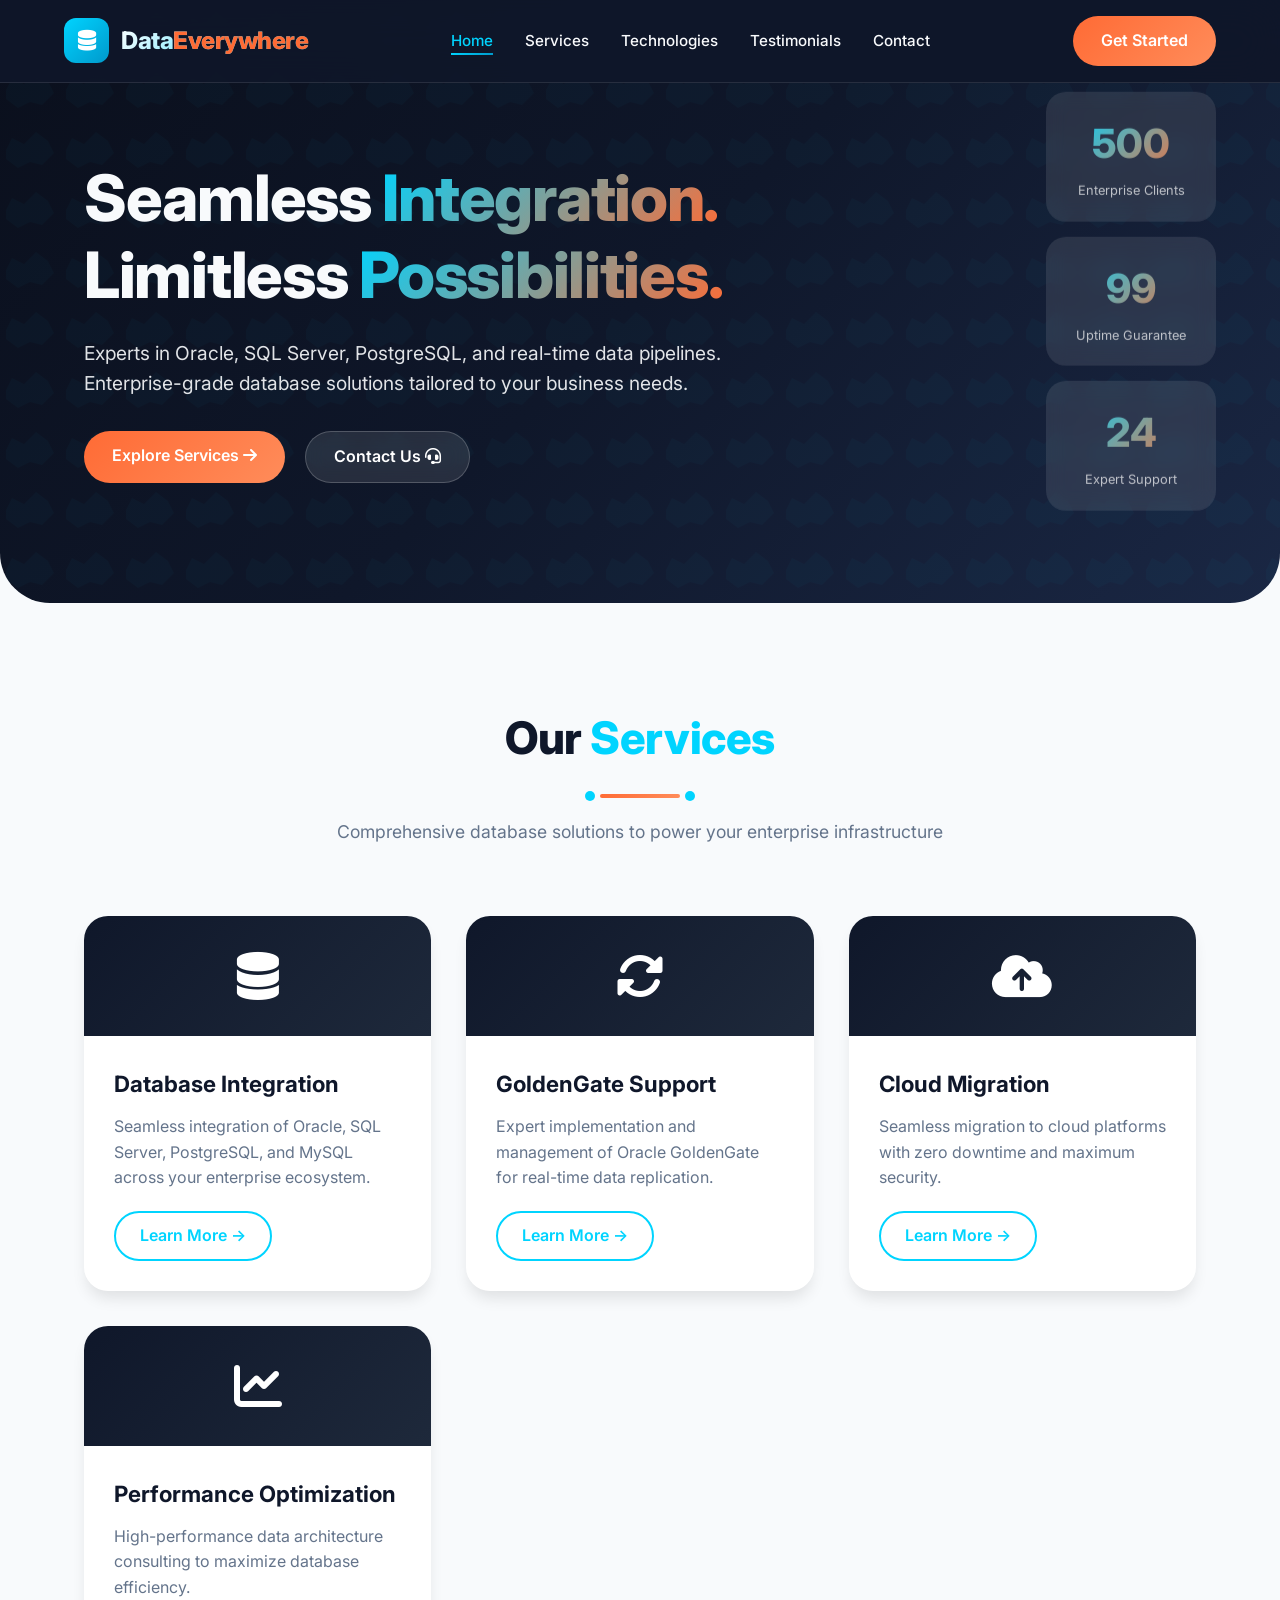
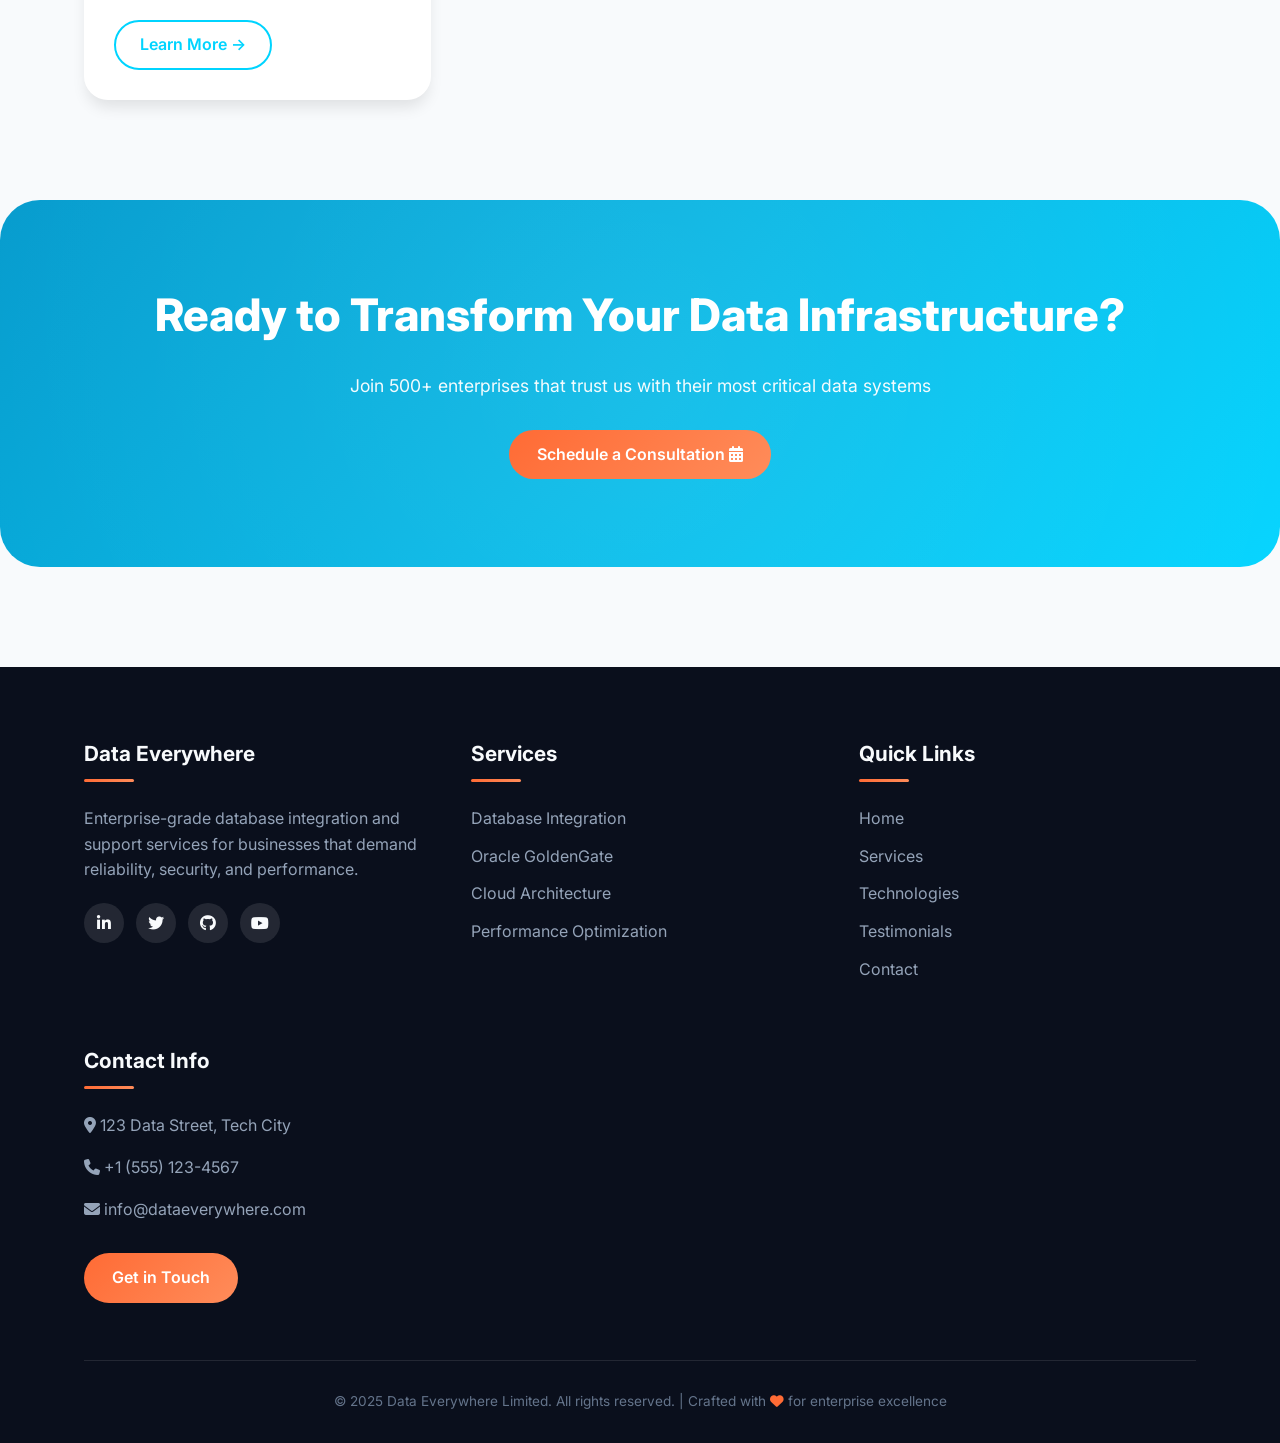
==== index.html @ 956211d8 "first commit" ====
<!DOCTYPE html>
<html lang="en">
<head>
  <meta charset="UTF-8" />
  <meta name="viewport" content="width=device-width, initial-scale=1.0" />
  <title>Data Everywhere Limited | Enterprise Database Solutions</title>
  <link href="https://fonts.googleapis.com/css2?family=Inter:wght@300;400;500;600;700;800&display=swap" rel="stylesheet" />
  <link rel="stylesheet" href="https://cdnjs.cloudflare.com/ajax/libs/font-awesome/6.4.0/css/all.min.css" />
  <link rel="stylesheet" href="css/style.css" />
</head>
<body>
  <header>
    <div class="container header-container">
      <a href="index.html" class="logo">
        <div class="logo-icon">
          <i class="fas fa-database"></i>
        </div>
        <h1>Data<span>Everywhere</span></h1>
      </a>
      <nav>
        <ul id="nav-menu">
          <li><a href="index.html" class="active">Home</a></li>
          <li><a href="services.html">Services</a></li>
          <li><a href="technologies.html">Technologies</a></li>
          <li><a href="testimonials.html">Testimonials</a></li>
          <li><a href="contact.html">Contact</a></li>
        </ul>
      </nav>
      <a href="contact.html" class="cta-button">Get Started</a>
      <button class="mobile-menu-btn" onclick="toggleMenu()">
        <i class="fas fa-bars"></i>
      </button>
    </div>
  </header>

  <main>
    <section class="hero">
      <div class="container">
        <div class="hero-content">
          <h2>Seamless <span>Integration.</span><br />Limitless <span>Possibilities.</span></h2>
          <p>Experts in Oracle, SQL Server, PostgreSQL, and real-time data pipelines. Enterprise-grade database solutions tailored to your business needs.</p>
          <div class="hero-buttons">
            <a href="services.html" class="cta-button">Explore Services <i class="fas fa-arrow-right"></i></a>
            <a href="contact.html" class="secondary-button">Contact Us <i class="fas fa-headset"></i></a>
          </div>
        </div>
      </div>
      <div class="floating-stats">
        <div class="stat-card">
          <div class="stat-number">500+</div>
          <div class="stat-label">Enterprise Clients</div>
        </div>
        <div class="stat-card">
          <div class="stat-number">99.9%</div>
          <div class="stat-label">Uptime Guarantee</div>
        </div>
        <div class="stat-card">
          <div class="stat-number">24/7</div>
          <div class="stat-label">Expert Support</div>
        </div>
      </div>
    </section>

    <section class="section">
      <div class="container">
        <div class="section-title">
          <h2>Our <span>Services</span></h2>
          <div class="title-line"></div>
          <p>Comprehensive database solutions to power your enterprise infrastructure</p>
        </div>
        <div class="services-grid">
          <div class="service-card">
            <div class="service-icon"><i class="fas fa-database"></i></div>
            <div class="service-content">
              <h3>Database Integration</h3>
              <p>Seamless integration of Oracle, SQL Server, PostgreSQL, and MySQL across your enterprise ecosystem.</p>
              <a href="services.html" class="secondary-button-dark">Learn More →</a>
            </div>
          </div>
          <div class="service-card">
            <div class="service-icon"><i class="fas fa-sync-alt"></i></div>
            <div class="service-content">
              <h3>GoldenGate Support</h3>
              <p>Expert implementation and management of Oracle GoldenGate for real-time data replication.</p>
              <a href="services.html" class="secondary-button-dark">Learn More →</a>
            </div>
          </div>
          <div class="service-card">
            <div class="service-icon"><i class="fas fa-cloud-upload-alt"></i></div>
            <div class="service-content">
              <h3>Cloud Migration</h3>
              <p>Seamless migration to cloud platforms with zero downtime and maximum security.</p>
              <a href="services.html" class="secondary-button-dark">Learn More →</a>
            </div>
          </div>
          <div class="service-card">
            <div class="service-icon"><i class="fas fa-chart-line"></i></div>
            <div class="service-content">
              <h3>Performance Optimization</h3>
              <p>High-performance data architecture consulting to maximize database efficiency.</p>
              <a href="services.html" class="secondary-button-dark">Learn More →</a>
            </div>
          </div>
        </div>
      </div>
    </section>

    <section class="cta-section">
      <div class="container">
        <h2>Ready to Transform Your Data Infrastructure?</h2>
        <p>Join 500+ enterprises that trust us with their most critical data systems</p>
        <a href="contact.html" class="cta-button">Schedule a Consultation <i class="fas fa-calendar-alt"></i></a>
      </div>
    </section>
  </main>

  <footer>
    <div class="container">
      <div class="footer-content">
        <div class="footer-column">
          <h3>Data Everywhere</h3>
          <p>Enterprise-grade database integration and support services for businesses that demand reliability, security, and performance.</p>
          <div class="social-links">
            <a href="#"><i class="fab fa-linkedin-in"></i></a>
            <a href="#"><i class="fab fa-twitter"></i></a>
            <a href="#"><i class="fab fa-github"></i></a>
            <a href="#"><i class="fab fa-youtube"></i></a>
          </div>
        </div>
        <div class="footer-column">
          <h3>Services</h3>
          <ul class="footer-links">
            <li><a href="services.html">Database Integration</a></li>
            <li><a href="services.html">Oracle GoldenGate</a></li>
            <li><a href="services.html">Cloud Architecture</a></li>
            <li><a href="services.html">Performance Optimization</a></li>
          </ul>
        </div>
        <div class="footer-column">
          <h3>Quick Links</h3>
          <ul class="footer-links">
            <li><a href="index.html">Home</a></li>
            <li><a href="services.html">Services</a></li>
            <li><a href="technologies.html">Technologies</a></li>
            <li><a href="testimonials.html">Testimonials</a></li>
            <li><a href="contact.html">Contact</a></li>
          </ul>
        </div>
        <div class="footer-column">
          <h3>Contact Info</h3>
          <p><i class="fas fa-map-marker-alt"></i> 123 Data Street, Tech City</p>
          <p><i class="fas fa-phone"></i> +1 (555) 123-4567</p>
          <p><i class="fas fa-envelope"></i> info@dataeverywhere.com</p>
          <a href="contact.html" class="cta-button" style="margin-top: 15px; display: inline-block;">Get in Touch</a>
        </div>
      </div>
      <div class="copyright">
        <p>&copy; 2025 Data Everywhere Limited. All rights reserved. | Crafted with <i class="fas fa-heart" style="color: #ff6b35;"></i> for enterprise excellence</p>
      </div>
    </div>
  </footer>

  <script src="js/main.js"></script>
</body>
</html>
---- css/style.css ----
:root {
  --primary-dark: #0a0f1c;
  --primary: #0f172a;
  --primary-light: #1e293b;
  --secondary: #00d4ff;
  --secondary-dark: #0099cc;
  --accent: #ff6b35;
  --accent-light: #ff8c5a;
  --success: #10b981;
  --text-dark: #1e293b;
  --text-light: #64748b;
  --text-white: #f8fafc;
  --bg-light: #f8fafc;
  --bg-card: #ffffff;
  --glass: rgba(255, 255, 255, 0.1);
  --glass-border: rgba(255, 255, 255, 0.2);
  --shadow-sm: 0 4px 6px -1px rgba(0, 0, 0, 0.05);
  --shadow-md: 0 10px 15px -3px rgba(0, 0, 0, 0.1);
  --shadow-lg: 0 25px 50px -12px rgba(0, 0, 0, 0.25);
  --shadow-glow: 0 0 20px rgba(0, 212, 255, 0.3);
  --gradient-primary: linear-gradient(135deg, #0f172a 0%, #1e293b 100%);
  --gradient-hero: linear-gradient(135deg, #0a0f1c 0%, #0f172a 50%, #1a2744 100%);
  --gradient-accent: linear-gradient(135deg, #ff6b35 0%, #ff8c5a 100%);
  --gradient-cyan: linear-gradient(135deg, #00d4ff 0%, #0099cc 100%);
}

* {
  margin: 0;
  padding: 0;
  box-sizing: border-box;
}

html {
  scroll-behavior: smooth;
}

body {
  font-family: 'Inter', sans-serif;
  color: var(--text-dark);
  background: var(--bg-light);
  line-height: 1.6;
  overflow-x: hidden;
}

.container {
  width: 90%;
  max-width: 1280px;
  margin: 0 auto;
  padding: 0 20px;
}

/* Custom Cursor */
.cursor {
  width: 8px;
  height: 8px;
  background: var(--secondary);
  border-radius: 50%;
  position: fixed;
  pointer-events: none;
  z-index: 9999;
  transition: transform 0.1s ease;
}

.cursor-follower {
  width: 30px;
  height: 30px;
  border: 2px solid var(--secondary);
  border-radius: 50%;
  position: fixed;
  pointer-events: none;
  z-index: 9998;
  transition: transform 0.15s ease, width 0.2s, height 0.2s;
}

/* Header Styles */
header {
  background: rgba(15, 23, 42, 0.95);
  backdrop-filter: blur(20px);
  position: fixed;
  width: 100%;
  top: 0;
  z-index: 1000;
  transition: all 0.3s ease;
  border-bottom: 1px solid rgba(255, 255, 255, 0.1);
}

header.scrolled {
  background: rgba(15, 23, 42, 0.98);
  box-shadow: var(--shadow-lg);
}

.header-container {
  display: flex;
  justify-content: space-between;
  align-items: center;
  padding: 16px 0;
}

.logo {
  display: flex;
  align-items: center;
  gap: 12px;
  text-decoration: none;
  position: relative;
}

.logo-icon {
  width: 45px;
  height: 45px;
  background: var(--gradient-cyan);
  border-radius: 12px;
  display: flex;
  align-items: center;
  justify-content: center;
  font-weight: 800;
  font-size: 1.3rem;
  color: white;
  animation: pulse 2s infinite;
}

@keyframes pulse {
  0%, 100% { box-shadow: 0 0 0 0 rgba(0, 212, 255, 0.4); }
  50% { box-shadow: 0 0 0 10px rgba(0, 212, 255, 0); }
}

.logo h1 {
  font-size: 1.5rem;
  font-weight: 800;
  background: linear-gradient(135deg, #fff, var(--secondary));
  -webkit-background-clip: text;
  background-clip: text;
  color: transparent;
  letter-spacing: -0.02em;
}

.logo span {
  color: var(--accent);
}

nav ul {
  display: flex;
  list-style: none;
  gap: 2rem;
}

nav ul li a {
  text-decoration: none;
  color: var(--text-white);
  font-weight: 500;
  transition: all 0.3s ease;
  position: relative;
  font-size: 0.95rem;
}

nav ul li a::before {
  content: '';
  position: absolute;
  bottom: -5px;
  left: 0;
  width: 0;
  height: 2px;
  background: var(--gradient-cyan);
  transition: width 0.3s ease;
}

nav ul li a:hover::before,
nav ul li a.active::before {
  width: 100%;
}

nav ul li a:hover,
nav ul li a.active {
  color: var(--secondary);
}

.cta-button {
  background: var(--gradient-accent);
  color: white;
  border: none;
  padding: 12px 28px;
  border-radius: 40px;
  font-weight: 600;
  cursor: pointer;
  transition: all 0.3s ease;
  text-decoration: none;
  display: inline-block;
  position: relative;
  overflow: hidden;
  z-index: 1;
}

.cta-button::before {
  content: '';
  position: absolute;
  top: 0;
  left: -100%;
  width: 100%;
  height: 100%;
  background: linear-gradient(90deg, transparent, rgba(255, 255, 255, 0.3), transparent);
  transition: left 0.5s ease;
  z-index: -1;
}

.cta-button:hover::before {
  left: 100%;
}

.cta-button:hover {
  transform: translateY(-2px);
  box-shadow: 0 10px 25px rgba(255, 107, 53, 0.4);
}

.mobile-menu-btn {
  display: none;
  background: none;
  border: none;
  font-size: 1.5rem;
  cursor: pointer;
  color: var(--text-white);
}

/* Hero Section */
.hero {
  background: var(--gradient-hero);
  color: var(--text-white);
  padding: 160px 0 120px;
  position: relative;
  overflow: hidden;
  border-radius: 0 0 50px 50px;
}

.hero::before {
  content: '';
  position: absolute;
  top: 0;
  left: 0;
  right: 0;
  bottom: 0;
  background: url("data:image/svg+xml,%3Csvg xmlns='http://www.w3.org/2000/svg' viewBox='0 0 100 100'%3E%3Cpath fill='rgba(0,212,255,0.05)' d='M10 50 L20 30 L40 40 L60 20 L80 35 L90 55 L70 75 L50 70 L30 80 L10 65 Z'/%3E%3C/svg%3E");
  background-size: 60px;
  opacity: 0.5;
  animation: float 20s infinite linear;
}

@keyframes float {
  0% { transform: translate(0, 0) rotate(0deg); }
  100% { transform: translate(50px, 50px) rotate(360deg); }
}

.hero-content {
  position: relative;
  z-index: 2;
  max-width: 700px;
  animation: fadeInUp 1s ease;
}

@keyframes fadeInUp {
  from {
    opacity: 0;
    transform: translateY(40px);
  }
  to {
    opacity: 1;
    transform: translateY(0);
  }
}

.hero h2 {
  font-size: 4rem;
  line-height: 1.2;
  margin-bottom: 24px;
  font-weight: 800;
  letter-spacing: -0.02em;
}

.hero h2 span {
  background: linear-gradient(135deg, var(--secondary), var(--accent));
  -webkit-background-clip: text;
  background-clip: text;
  color: transparent;
}

.hero p {
  font-size: 1.2rem;
  margin-bottom: 32px;
  opacity: 0.9;
}

.hero-buttons {
  display: flex;
  gap: 20px;
  flex-wrap: wrap;
}

.secondary-button {
  background: rgba(255, 255, 255, 0.1);
  backdrop-filter: blur(10px);
  color: white;
  border: 1px solid rgba(255, 255, 255, 0.2);
  padding: 12px 28px;
  border-radius: 40px;
  font-weight: 600;
  cursor: pointer;
  transition: all 0.3s ease;
  text-decoration: none;
  display: inline-block;
}

.secondary-button:hover {
  background: rgba(255, 255, 255, 0.2);
  transform: translateY(-2px);
  border-color: var(--secondary);
}

/* Floating Stats */
.floating-stats {
  position: absolute;
  right: 5%;
  top: 50%;
  transform: translateY(-50%);
  z-index: 2;
}

.stat-card {
  background: rgba(255, 255, 255, 0.1);
  backdrop-filter: blur(10px);
  border-radius: 20px;
  padding: 20px 30px;
  text-align: center;
  margin: 15px 0;
  animation: floatStat 3s ease-in-out infinite;
}

.stat-card:nth-child(1) { animation-delay: 0s; }
.stat-card:nth-child(2) { animation-delay: 1s; }
.stat-card:nth-child(3) { animation-delay: 2s; }

@keyframes floatStat {
  0%, 100% { transform: translateY(0); }
  50% { transform: translateY(-15px); }
}

.stat-number {
  font-size: 2.5rem;
  font-weight: 800;
  background: linear-gradient(135deg, var(--secondary), var(--accent));
  -webkit-background-clip: text;
  background-clip: text;
  color: transparent;
}

.stat-label {
  font-size: 0.8rem;
  color: rgba(255, 255, 255, 0.7);
  margin-top: 5px;
}

/* Section Styles */
.section {
  padding: 100px 0;
}

.section-title {
  text-align: center;
  margin-bottom: 70px;
}

.section-title h2 {
  font-size: 2.8rem;
  color: var(--primary);
  margin-bottom: 16px;
  font-weight: 800;
  letter-spacing: -0.01em;
}

.section-title h2 span {
  color: var(--secondary);
}

.section-title .title-line {
  width: 80px;
  height: 4px;
  background: var(--gradient-accent);
  margin: 20px auto;
  border-radius: 2px;
  position: relative;
}

.section-title .title-line::before,
.section-title .title-line::after {
  content: '';
  position: absolute;
  width: 10px;
  height: 10px;
  background: var(--secondary);
  border-radius: 50%;
  top: -3px;
}

.section-title .title-line::before {
  left: -15px;
}

.section-title .title-line::after {
  right: -15px;
}

.section-title p {
  color: var(--text-light);
  max-width: 700px;
  margin: 16px auto 0;
  font-size: 1.1rem;
}

/* Services Grid */
.services-grid {
  display: grid;
  grid-template-columns: repeat(auto-fit, minmax(320px, 1fr));
  gap: 35px;
}

.service-card {
  background: var(--bg-card);
  border-radius: 24px;
  overflow: hidden;
  box-shadow: var(--shadow-md);
  transition: all 0.4s cubic-bezier(0.175, 0.885, 0.32, 1.275);
  position: relative;
  cursor: pointer;
}

.service-card::before {
  content: '';
  position: absolute;
  top: 0;
  left: 0;
  width: 100%;
  height: 5px;
  background: var(--gradient-cyan);
  transform: scaleX(0);
  transition: transform 0.4s ease;
}

.service-card:hover::before {
  transform: scaleX(1);
}

.service-card:hover {
  transform: translateY(-10px);
  box-shadow: var(--shadow-lg);
}

.service-icon {
  background: var(--gradient-primary);
  color: white;
  height: 120px;
  display: flex;
  align-items: center;
  justify-content: center;
  font-size: 3rem;
  transition: all 0.3s ease;
}

.service-card:hover .service-icon {
  background: var(--gradient-cyan);
}

.service-content {
  padding: 30px;
}

.service-content h3 {
  color: var(--primary);
  margin-bottom: 12px;
  font-size: 1.4rem;
  font-weight: 700;
}

.service-content p {
  color: var(--text-light);
  margin-bottom: 20px;
  line-height: 1.6;
}

.secondary-button-dark {
  background: transparent;
  color: var(--secondary);
  border: 2px solid var(--secondary);
  padding: 10px 24px;
  border-radius: 40px;
  font-weight: 600;
  cursor: pointer;
  transition: all 0.3s ease;
  text-decoration: none;
  display: inline-block;
}

.secondary-button-dark:hover {
  background: var(--secondary);
  color: white;
  transform: translateX(5px);
}

/* Tech Stack */
.tech-stack {
  background: linear-gradient(135deg, var(--primary-dark), var(--primary));
  padding: 70px;
  border-radius: 40px;
}

.tech-grid {
  display: flex;
  flex-wrap: wrap;
  justify-content: center;
  gap: 50px;
}

.tech-item {
  display: flex;
  flex-direction: column;
  align-items: center;
  width: 120px;
  cursor: pointer;
}

.tech-icon {
  width: 90px;
  height: 90px;
  background: rgba(255, 255, 255, 0.1);
  border-radius: 50%;
  display: flex;
  align-items: center;
  justify-content: center;
  margin-bottom: 16px;
  font-size: 2.5rem;
  color: var(--secondary);
  transition: all 0.3s ease;
  border: 1px solid rgba(255, 255, 255, 0.2);
}

.tech-item:hover .tech-icon {
  transform: scale(1.1) rotate(5deg);
  background: var(--gradient-cyan);
  color: white;
  box-shadow: var(--shadow-glow);
}

.tech-name {
  font-weight: 600;
  color: white;
  font-size: 0.9rem;
}

/* Testimonials */
.testimonials-section {
  background: linear-gradient(135deg, var(--primary), var(--primary-dark));
  padding: 80px 0;
  border-radius: 40px;
  position: relative;
  overflow: hidden;
}

.testimonial-slider {
  max-width: 800px;
  margin: 0 auto;
  position: relative;
  min-height: 320px;
}

.testimonial {
  position: absolute;
  top: 0;
  left: 0;
  width: 100%;
  padding: 40px;
  background: rgba(255, 255, 255, 0.08);
  backdrop-filter: blur(10px);
  border-radius: 30px;
  opacity: 0;
  transition: opacity 0.6s ease, transform 0.6s ease;
  transform: translateX(40px);
  pointer-events: none;
  border: 1px solid rgba(255, 255, 255, 0.1);
}

.testimonial.active {
  opacity: 1;
  transform: translateX(0);
  pointer-events: auto;
  position: relative;
}

.testimonial-content {
  font-size: 1.2rem;
  font-style: italic;
  margin-bottom: 30px;
  line-height: 1.7;
  color: var(--text-white);
}

.testimonial-author {
  display: flex;
  align-items: center;
  gap: 16px;
}

.author-avatar {
  width: 60px;
  height: 60px;
  border-radius: 50%;
  background: var(--gradient-accent);
  display: flex;
  align-items: center;
  justify-content: center;
  font-weight: 700;
  font-size: 1.3rem;
  color: white;
}

.author-info h4 {
  font-size: 1.1rem;
  margin-bottom: 4px;
  font-weight: 600;
  color: white;
}

.author-info p {
  color: rgba(255, 255, 255, 0.6);
  font-size: 0.85rem;
}

.testimonial-nav {
  display: flex;
  justify-content: center;
  gap: 12px;
  margin-top: 40px;
}

.nav-dot {
  width: 12px;
  height: 12px;
  border-radius: 50%;
  background: rgba(255, 255, 255, 0.3);
  cursor: pointer;
  transition: all 0.3s ease;
}

.nav-dot:hover {
  background: var(--accent);
  transform: scale(1.2);
}

.nav-dot.active {
  background: var(--secondary);
  width: 30px;
  border-radius: 6px;
}

/* CTA Section */
.cta-section {
  background: linear-gradient(135deg, var(--secondary-dark), var(--secondary));
  padding: 80px 0;
  text-align: center;
  border-radius: 40px;
  position: relative;
  overflow: hidden;
}

.cta-section::before {
  content: '';
  position: absolute;
  top: -50%;
  left: -50%;
  width: 200%;
  height: 200%;
  background: radial-gradient(circle, rgba(255, 255, 255, 0.1) 0%, transparent 70%);
  animation: rotate 20s linear infinite;
}

@keyframes rotate {
  from { transform: rotate(0deg); }
  to { transform: rotate(360deg); }
}

.cta-section h2 {
  font-size: 2.8rem;
  margin-bottom: 20px;
  font-weight: 800;
  color: white;
  position: relative;
  z-index: 1;
}

.cta-section p {
  max-width: 600px;
  margin: 0 auto 30px;
  font-size: 1.1rem;
  color: rgba(255, 255, 255, 0.95);
  position: relative;
  z-index: 1;
}

/* Contact Form */
.contact-form {
  background: var(--bg-card);
  padding: 50px;
  border-radius: 30px;
  box-shadow: var(--shadow-lg);
  max-width: 800px;
  margin: 0 auto;
}

.form-group {
  margin-bottom: 25px;
}

.form-group label {
  display: block;
  margin-bottom: 8px;
  font-weight: 600;
  color: var(--primary);
}

.form-group input,
.form-group textarea {
  width: 100%;
  padding: 14px 18px;
  border: 2px solid #e2e8f0;
  border-radius: 12px;
  font-size: 1rem;
  transition: all 0.3s ease;
  font-family: inherit;
}

.form-group input:focus,
.form-group textarea:focus {
  outline: none;
  border-color: var(--secondary);
  box-shadow: 0 0 0 3px rgba(0, 212, 255, 0.1);
}

.form-group input:hover,
.form-group textarea:hover {
  border-color: var(--secondary);
}

/* Footer */
footer {
  background: var(--primary-dark);
  color: var(--text-white);
  padding: 70px 0 30px;
  margin-top: 100px;
}

.footer-content {
  display: grid;
  grid-template-columns: repeat(auto-fit, minmax(260px, 1fr));
  gap: 50px;
  margin-bottom: 50px;
}

.footer-column h3 {
  font-size: 1.3rem;
  margin-bottom: 24px;
  position: relative;
  padding-bottom: 12px;
  font-weight: 700;
}

.footer-column h3::after {
  content: '';
  position: absolute;
  bottom: 0;
  left: 0;
  width: 50px;
  height: 3px;
  background: var(--gradient-accent);
  border-radius: 2px;
}

.footer-column p {
  color: #94a3b8;
  margin-bottom: 16px;
  line-height: 1.6;
}

.footer-links {
  list-style: none;
}

.footer-links li {
  margin-bottom: 12px;
}

.footer-links a {
  color: #94a3b8;
  text-decoration: none;
  transition: all 0.3s ease;
  cursor: pointer;
}

.footer-links a:hover {
  color: var(--accent);
  padding-left: 8px;
}

.social-links {
  display: flex;
  gap: 12px;
  margin-top: 20px;
}

.social-links a {
  display: flex;
  align-items: center;
  justify-content: center;
  width: 40px;
  height: 40px;
  border-radius: 50%;
  background: rgba(255, 255, 255, 0.1);
  color: var(--text-white);
  transition: all 0.3s ease;
  text-decoration: none;
}

.social-links a:hover {
  background: var(--gradient-accent);
  transform: translateY(-3px);
}

.copyright {
  text-align: center;
  padding-top: 30px;
  border-top: 1px solid rgba(255, 255, 255, 0.1);
  color: #64748b;
  font-size: 0.85rem;
}

/* Animations */
@keyframes fadeInUp {
  from {
    opacity: 0;
    transform: translateY(30px);
  }
  to {
    opacity: 1;
    transform: translateY(0);
  }
}

.service-card {
  opacity: 0;
  animation: fadeInUp 0.6s ease forwards;
}

.service-card:nth-child(1) { animation-delay: 0.1s; }
.service-card:nth-child(2) { animation-delay: 0.2s; }
.service-card:nth-child(3) { animation-delay: 0.3s; }
.service-card:nth-child(4) { animation-delay: 0.4s; }

/* Responsive */
@media (max-width: 992px) {
  .hero h2 { font-size: 3rem; }
  .floating-stats { display: none; }
  .section-title h2 { font-size: 2.3rem; }
  .tech-stack { padding: 40px; }
}

@media (max-width: 768px) {
  nav ul {
    display: none;
    position: absolute;
    top: 77px;
    left: 0;
    width: 100%;
    background: var(--primary-dark);
    flex-direction: column;
    padding: 24px;
    gap: 1rem;
    border-radius: 0 0 20px 20px;
    z-index: 999;
  }
  nav ul.show { display: flex; }
  .mobile-menu-btn { display: block; }
  .hero { text-align: center; padding: 140px 0 80px; }
  .hero-content { margin: 0 auto; }
  .hero-buttons { justify-content: center; flex-direction: column; align-items: center; }
  .hero h2 { font-size: 2rem; }
  .section-title h2 { font-size: 1.8rem; }
  .contact-form { padding: 30px; }
  .testimonial { padding: 30px; }
  .testimonial-content { font-size: 1rem; }
  .cta-section h2 { font-size: 1.8rem; }
  .tech-grid { gap: 30px; }
  .tech-item { width: 90px; }
  .tech-icon { width: 70px; height: 70px; font-size: 1.8rem; }
}

@media (max-width: 576px) {
  .container { width: 92%; }
  .hero h2 { font-size: 1.8rem; }
  .section { padding: 60px 0; }
  .services-grid { gap: 20px; }
}
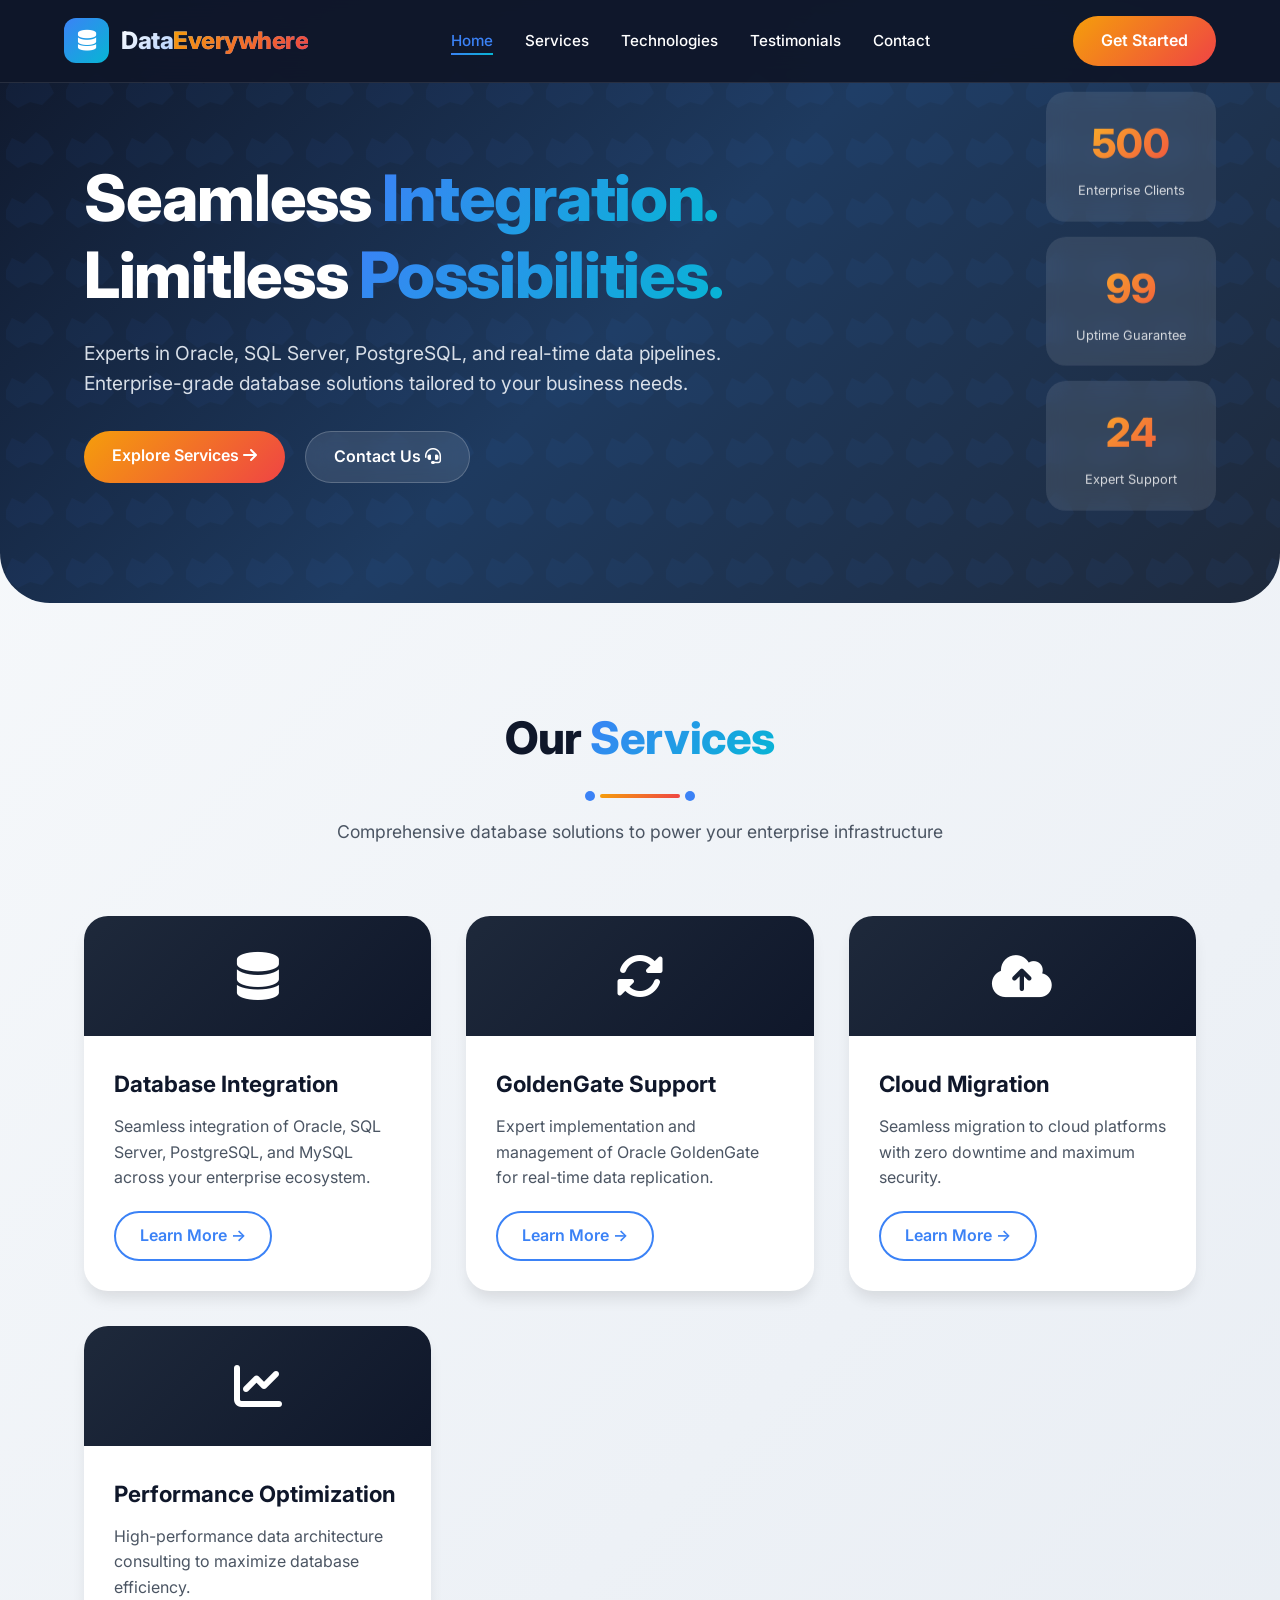
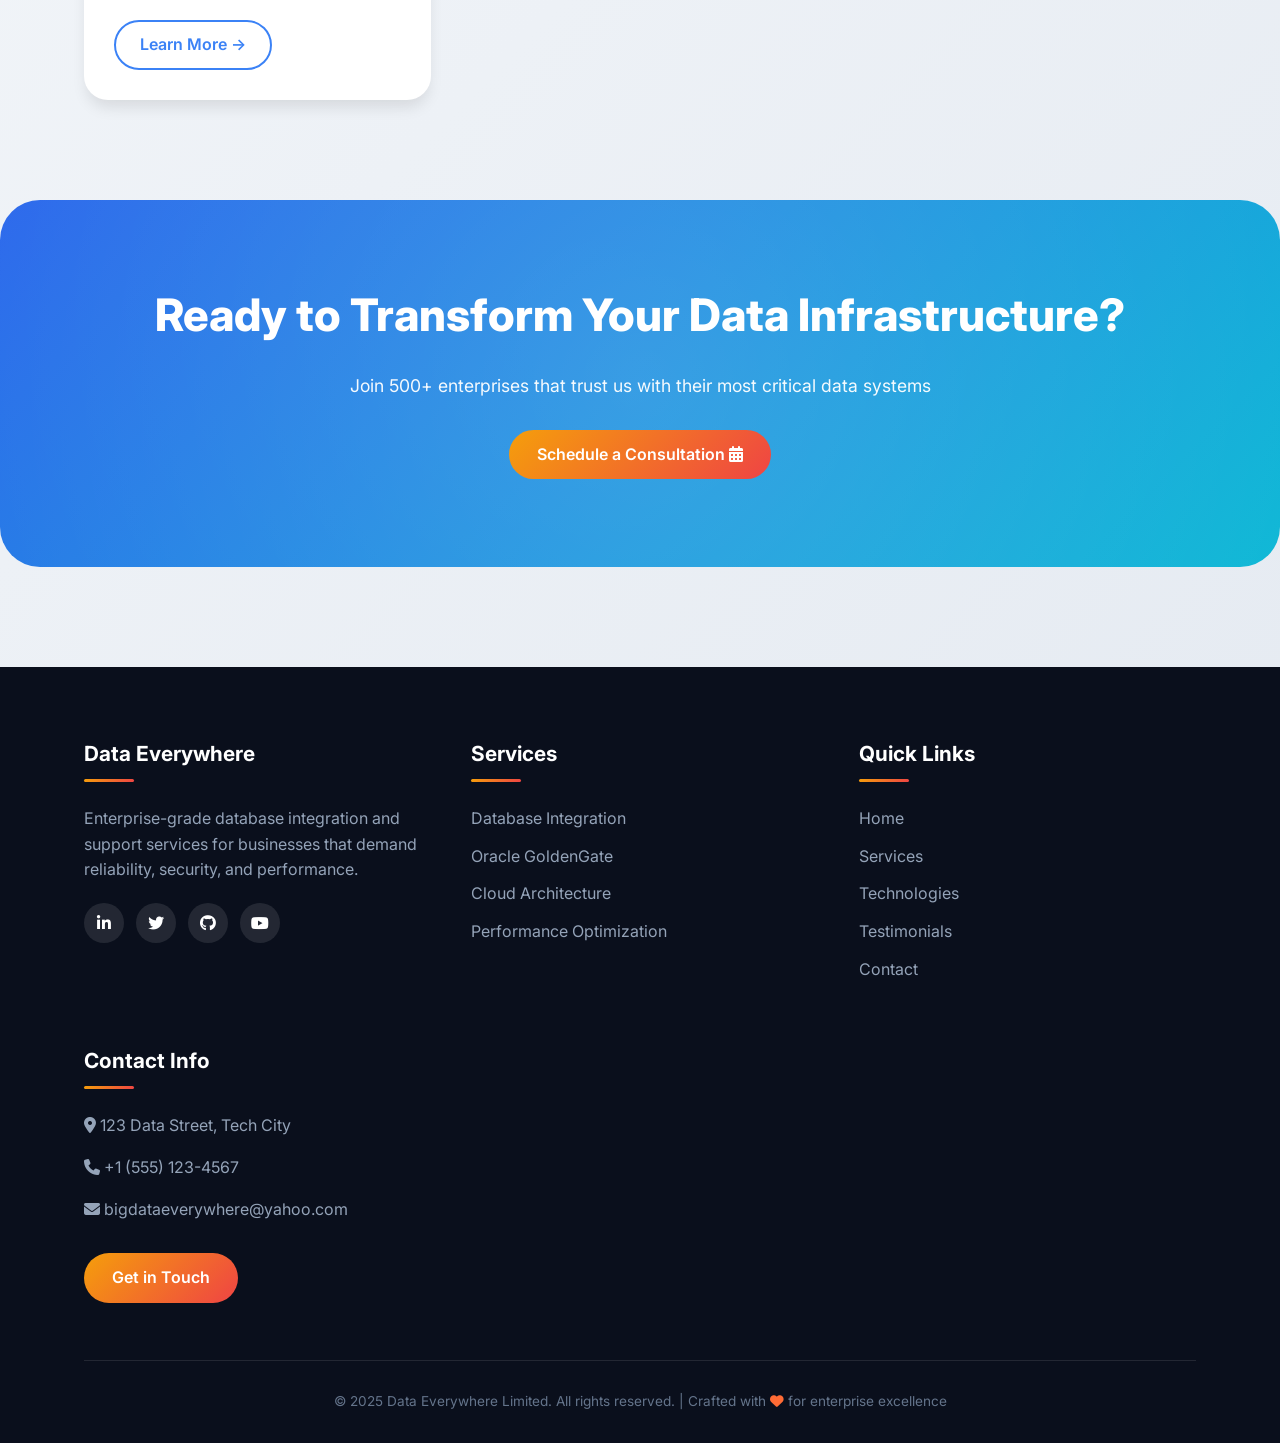
==== commit 210fb1e6: "changing few bits and pieces in the website and changing the prices and currency" ====
--- a/index.html
+++ b/index.html
@@ -150,7 +150,7 @@
           <h3>Contact Info</h3>
           <p><i class="fas fa-map-marker-alt"></i> 123 Data Street, Tech City</p>
           <p><i class="fas fa-phone"></i> +1 (555) 123-4567</p>
-          <p><i class="fas fa-envelope"></i> info@dataeverywhere.com</p>
+          <p><i class="fas fa-envelope"></i> bigdataeverywhere@yahoo.com</p>
           <a href="contact.html" class="cta-button" style="margin-top: 15px; display: inline-block;">Get in Touch</a>
         </div>
       </div>
--- a/css/style.css
+++ b/css/style.css
@@ -2,26 +2,27 @@
   --primary-dark: #0a0f1c;
   --primary: #0f172a;
   --primary-light: #1e293b;
-  --secondary: #00d4ff;
-  --secondary-dark: #0099cc;
-  --accent: #ff6b35;
-  --accent-light: #ff8c5a;
+  --secondary: #3b82f6;
+  --secondary-dark: #2563eb;
+  --accent: #f59e0b;
+  --accent-light: #fbbf24;
   --success: #10b981;
-  --text-dark: #1e293b;
-  --text-light: #64748b;
-  --text-white: #f8fafc;
-  --bg-light: #f8fafc;
+  --warning: #ef4444;
+  --text-dark: #1f2937;
+  --text-light: #4b5563;
+  --text-white: #ffffff;
+  --bg-light: #f3f4f6;
   --bg-card: #ffffff;
   --glass: rgba(255, 255, 255, 0.1);
   --glass-border: rgba(255, 255, 255, 0.2);
   --shadow-sm: 0 4px 6px -1px rgba(0, 0, 0, 0.05);
   --shadow-md: 0 10px 15px -3px rgba(0, 0, 0, 0.1);
   --shadow-lg: 0 25px 50px -12px rgba(0, 0, 0, 0.25);
-  --shadow-glow: 0 0 20px rgba(0, 212, 255, 0.3);
-  --gradient-primary: linear-gradient(135deg, #0f172a 0%, #1e293b 100%);
-  --gradient-hero: linear-gradient(135deg, #0a0f1c 0%, #0f172a 50%, #1a2744 100%);
-  --gradient-accent: linear-gradient(135deg, #ff6b35 0%, #ff8c5a 100%);
-  --gradient-cyan: linear-gradient(135deg, #00d4ff 0%, #0099cc 100%);
+  --shadow-glow: 0 0 20px rgba(59, 130, 246, 0.3);
+  --gradient-primary: linear-gradient(135deg, #1e293b 0%, #0f172a 100%);
+  --gradient-hero: linear-gradient(135deg, #0f172a 0%, #1e3a5f 50%, #1e293b 100%);
+  --gradient-accent: linear-gradient(135deg, #f59e0b 0%, #ef4444 100%);
+  --gradient-cyan: linear-gradient(135deg, #3b82f6 0%, #06b6d4 100%);
 }
 
 * {
@@ -37,7 +38,7 @@
 body {
   font-family: 'Inter', sans-serif;
   color: var(--text-dark);
-  background: var(--bg-light);
+  background: linear-gradient(135deg, #f8fafc 0%, #e2e8f0 100%);
   line-height: 1.6;
   overflow-x: hidden;
 }
@@ -47,29 +48,6 @@
   max-width: 1280px;
   margin: 0 auto;
   padding: 0 20px;
-}
-
-/* Custom Cursor */
-.cursor {
-  width: 8px;
-  height: 8px;
-  background: var(--secondary);
-  border-radius: 50%;
-  position: fixed;
-  pointer-events: none;
-  z-index: 9999;
-  transition: transform 0.1s ease;
-}
-
-.cursor-follower {
-  width: 30px;
-  height: 30px;
-  border: 2px solid var(--secondary);
-  border-radius: 50%;
-  position: fixed;
-  pointer-events: none;
-  z-index: 9998;
-  transition: transform 0.15s ease, width 0.2s, height 0.2s;
 }
 
 /* Header Styles */
@@ -115,18 +93,12 @@
   font-weight: 800;
   font-size: 1.3rem;
   color: white;
-  animation: pulse 2s infinite;
-}
-
-@keyframes pulse {
-  0%, 100% { box-shadow: 0 0 0 0 rgba(0, 212, 255, 0.4); }
-  50% { box-shadow: 0 0 0 10px rgba(0, 212, 255, 0); }
 }
 
 .logo h1 {
   font-size: 1.5rem;
   font-weight: 800;
-  background: linear-gradient(135deg, #fff, var(--secondary));
+  background: linear-gradient(135deg, #ffffff, #3b82f6);
   -webkit-background-clip: text;
   background-clip: text;
   color: transparent;
@@ -134,7 +106,10 @@
 }
 
 .logo span {
-  color: var(--accent);
+  background: linear-gradient(135deg, #f59e0b, #ef4444);
+  -webkit-background-clip: text;
+  background-clip: text;
+  color: transparent;
 }
 
 nav ul {
@@ -170,7 +145,7 @@
 
 nav ul li a:hover,
 nav ul li a.active {
-  color: var(--secondary);
+  color: #3b82f6;
 }
 
 .cta-button {
@@ -207,7 +182,7 @@
 
 .cta-button:hover {
   transform: translateY(-2px);
-  box-shadow: 0 10px 25px rgba(255, 107, 53, 0.4);
+  box-shadow: 0 10px 25px rgba(245, 158, 11, 0.4);
 }
 
 .mobile-menu-btn {
@@ -236,15 +211,9 @@
   left: 0;
   right: 0;
   bottom: 0;
-  background: url("data:image/svg+xml,%3Csvg xmlns='http://www.w3.org/2000/svg' viewBox='0 0 100 100'%3E%3Cpath fill='rgba(0,212,255,0.05)' d='M10 50 L20 30 L40 40 L60 20 L80 35 L90 55 L70 75 L50 70 L30 80 L10 65 Z'/%3E%3C/svg%3E");
+  background: url("data:image/svg+xml,%3Csvg xmlns='http://www.w3.org/2000/svg' viewBox='0 0 100 100'%3E%3Cpath fill='rgba(59,130,246,0.1)' d='M10 50 L20 30 L40 40 L60 20 L80 35 L90 55 L70 75 L50 70 L30 80 L10 65 Z'/%3E%3C/svg%3E");
   background-size: 60px;
   opacity: 0.5;
-  animation: float 20s infinite linear;
-}
-
-@keyframes float {
-  0% { transform: translate(0, 0) rotate(0deg); }
-  100% { transform: translate(50px, 50px) rotate(360deg); }
 }
 
 .hero-content {
@@ -274,7 +243,7 @@
 }
 
 .hero h2 span {
-  background: linear-gradient(135deg, var(--secondary), var(--accent));
+  background: linear-gradient(135deg, #3b82f6, #06b6d4);
   -webkit-background-clip: text;
   background-clip: text;
   color: transparent;
@@ -283,7 +252,8 @@
 .hero p {
   font-size: 1.2rem;
   margin-bottom: 32px;
-  opacity: 0.9;
+  opacity: 0.95;
+  color: #e2e8f0;
 }
 
 .hero-buttons {
@@ -307,9 +277,9 @@
 }
 
 .secondary-button:hover {
-  background: rgba(255, 255, 255, 0.2);
+  background: rgba(59, 130, 246, 0.3);
   transform: translateY(-2px);
-  border-color: var(--secondary);
+  border-color: #3b82f6;
 }
 
 /* Floating Stats */
@@ -343,7 +313,7 @@
 .stat-number {
   font-size: 2.5rem;
   font-weight: 800;
-  background: linear-gradient(135deg, var(--secondary), var(--accent));
+  background: linear-gradient(135deg, #fbbf24, #ef4444);
   -webkit-background-clip: text;
   background-clip: text;
   color: transparent;
@@ -351,7 +321,7 @@
 
 .stat-label {
   font-size: 0.8rem;
-  color: rgba(255, 255, 255, 0.7);
+  color: rgba(255, 255, 255, 0.8);
   margin-top: 5px;
 }
 
@@ -374,7 +344,10 @@
 }
 
 .section-title h2 span {
-  color: var(--secondary);
+  background: linear-gradient(135deg, #3b82f6, #06b6d4);
+  -webkit-background-clip: text;
+  background-clip: text;
+  color: transparent;
 }
 
 .section-title .title-line {
@@ -392,7 +365,7 @@
   position: absolute;
   width: 10px;
   height: 10px;
-  background: var(--secondary);
+  background: #3b82f6;
   border-radius: 50%;
   top: -3px;
 }
@@ -484,8 +457,8 @@
 
 .secondary-button-dark {
   background: transparent;
-  color: var(--secondary);
-  border: 2px solid var(--secondary);
+  color: #3b82f6;
+  border: 2px solid #3b82f6;
   padding: 10px 24px;
   border-radius: 40px;
   font-weight: 600;
@@ -496,7 +469,7 @@
 }
 
 .secondary-button-dark:hover {
-  background: var(--secondary);
+  background: #3b82f6;
   color: white;
   transform: translateX(5px);
 }
@@ -533,7 +506,7 @@
   justify-content: center;
   margin-bottom: 16px;
   font-size: 2.5rem;
-  color: var(--secondary);
+  color: #3b82f6;
   transition: all 0.3s ease;
   border: 1px solid rgba(255, 255, 255, 0.2);
 }
@@ -553,7 +526,7 @@
 
 /* Testimonials */
 .testimonials-section {
-  background: linear-gradient(135deg, var(--primary), var(--primary-dark));
+  background: linear-gradient(135deg, #1e293b, #0f172a);
   padding: 80px 0;
   border-radius: 40px;
   position: relative;
@@ -625,7 +598,7 @@
 }
 
 .author-info p {
-  color: rgba(255, 255, 255, 0.6);
+  color: rgba(255, 255, 255, 0.7);
   font-size: 0.85rem;
 }
 
@@ -646,19 +619,19 @@
 }
 
 .nav-dot:hover {
-  background: var(--accent);
+  background: #f59e0b;
   transform: scale(1.2);
 }
 
 .nav-dot.active {
-  background: var(--secondary);
+  background: #3b82f6;
   width: 30px;
   border-radius: 6px;
 }
 
 /* CTA Section */
 .cta-section {
-  background: linear-gradient(135deg, var(--secondary-dark), var(--secondary));
+  background: linear-gradient(135deg, #2563eb, #06b6d4);
   padding: 80px 0;
   text-align: center;
   border-radius: 40px;
@@ -673,7 +646,7 @@
   left: -50%;
   width: 200%;
   height: 200%;
-  background: radial-gradient(circle, rgba(255, 255, 255, 0.1) 0%, transparent 70%);
+  background: radial-gradient(circle, rgba(255, 255, 255, 0.15) 0%, transparent 70%);
   animation: rotate 20s linear infinite;
 }
 
@@ -735,13 +708,13 @@
 .form-group input:focus,
 .form-group textarea:focus {
   outline: none;
-  border-color: var(--secondary);
-  box-shadow: 0 0 0 3px rgba(0, 212, 255, 0.1);
+  border-color: #3b82f6;
+  box-shadow: 0 0 0 3px rgba(59, 130, 246, 0.1);
 }
 
 .form-group input:hover,
 .form-group textarea:hover {
-  border-color: var(--secondary);
+  border-color: #3b82f6;
 }
 
 /* Footer */
@@ -765,6 +738,7 @@
   position: relative;
   padding-bottom: 12px;
   font-weight: 700;
+  color: white;
 }
 
 .footer-column h3::after {
@@ -800,7 +774,7 @@
 }
 
 .footer-links a:hover {
-  color: var(--accent);
+  color: #f59e0b;
   padding-left: 8px;
 }
 
@@ -835,28 +809,6 @@
   color: #64748b;
   font-size: 0.85rem;
 }
-
-/* Animations */
-@keyframes fadeInUp {
-  from {
-    opacity: 0;
-    transform: translateY(30px);
-  }
-  to {
-    opacity: 1;
-    transform: translateY(0);
-  }
-}
-
-.service-card {
-  opacity: 0;
-  animation: fadeInUp 0.6s ease forwards;
-}
-
-.service-card:nth-child(1) { animation-delay: 0.1s; }
-.service-card:nth-child(2) { animation-delay: 0.2s; }
-.service-card:nth-child(3) { animation-delay: 0.3s; }
-.service-card:nth-child(4) { animation-delay: 0.4s; }
 
 /* Responsive */
 @media (max-width: 992px) {
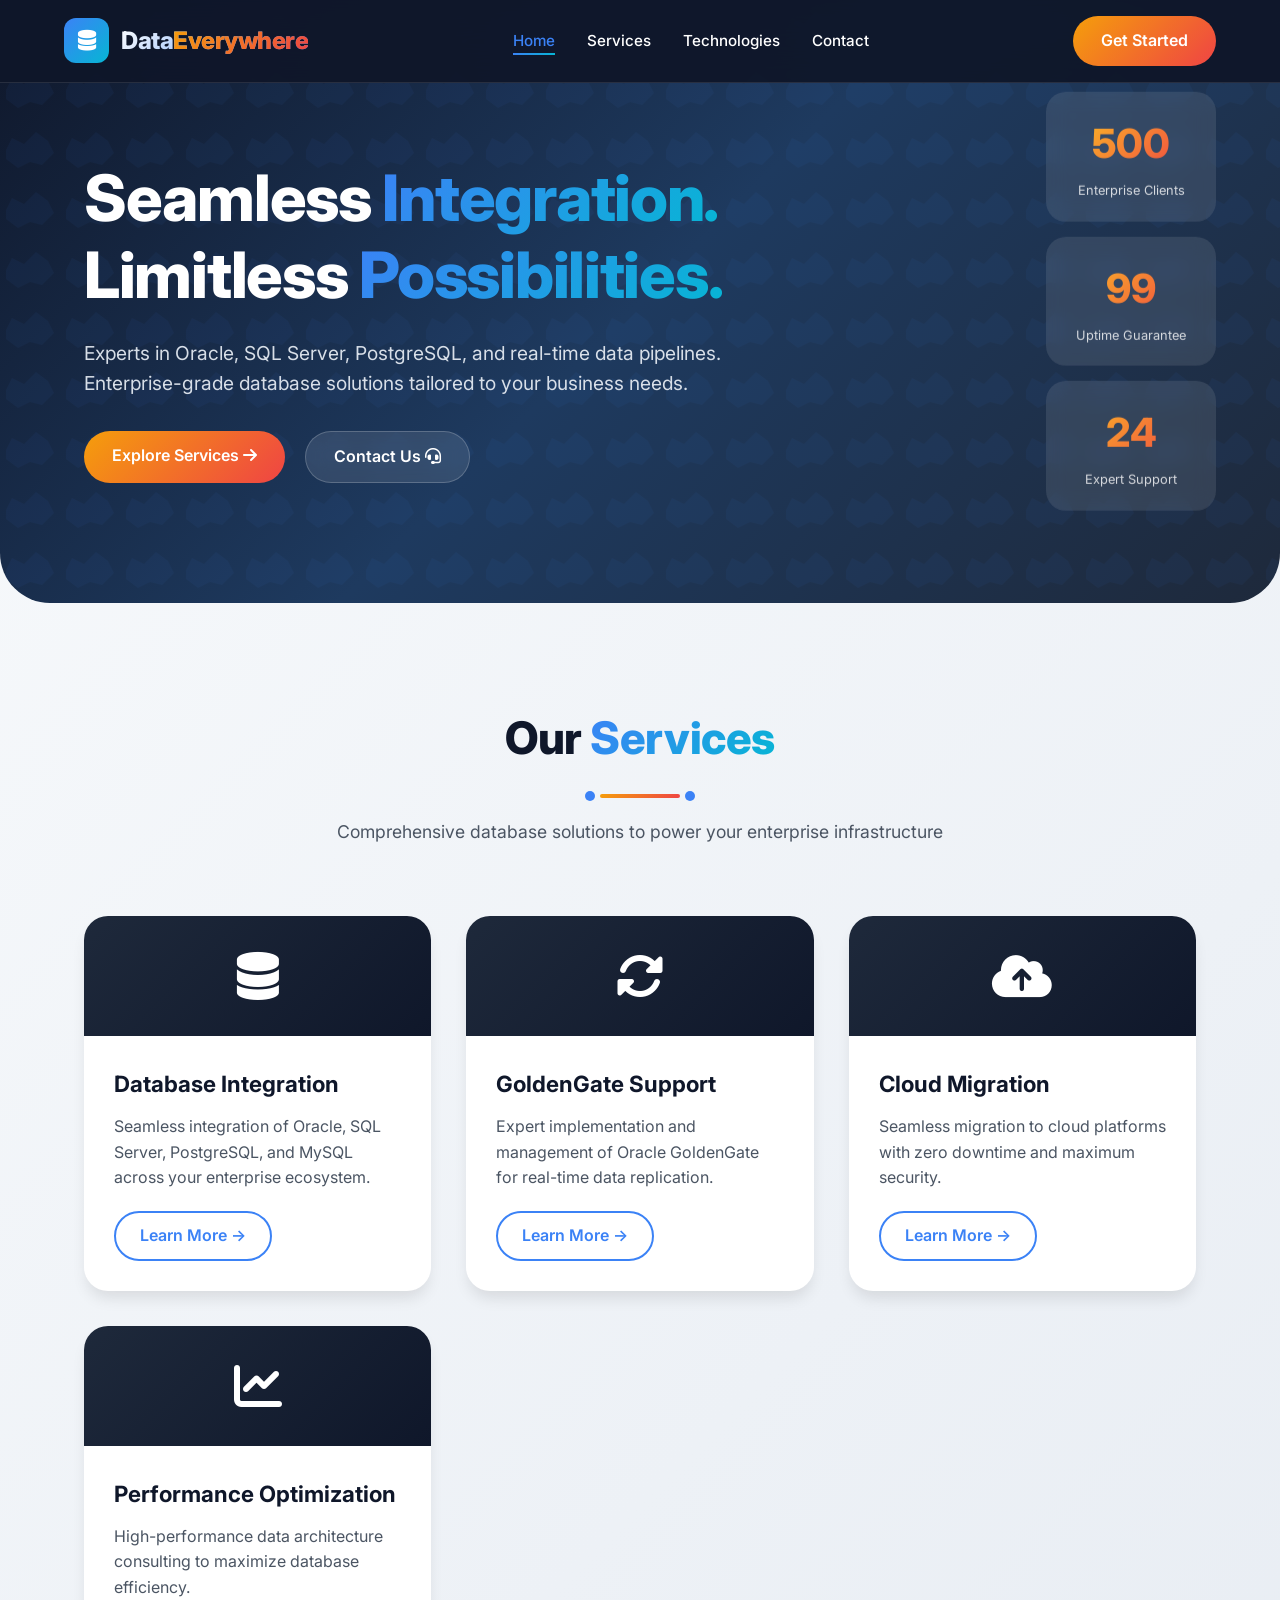
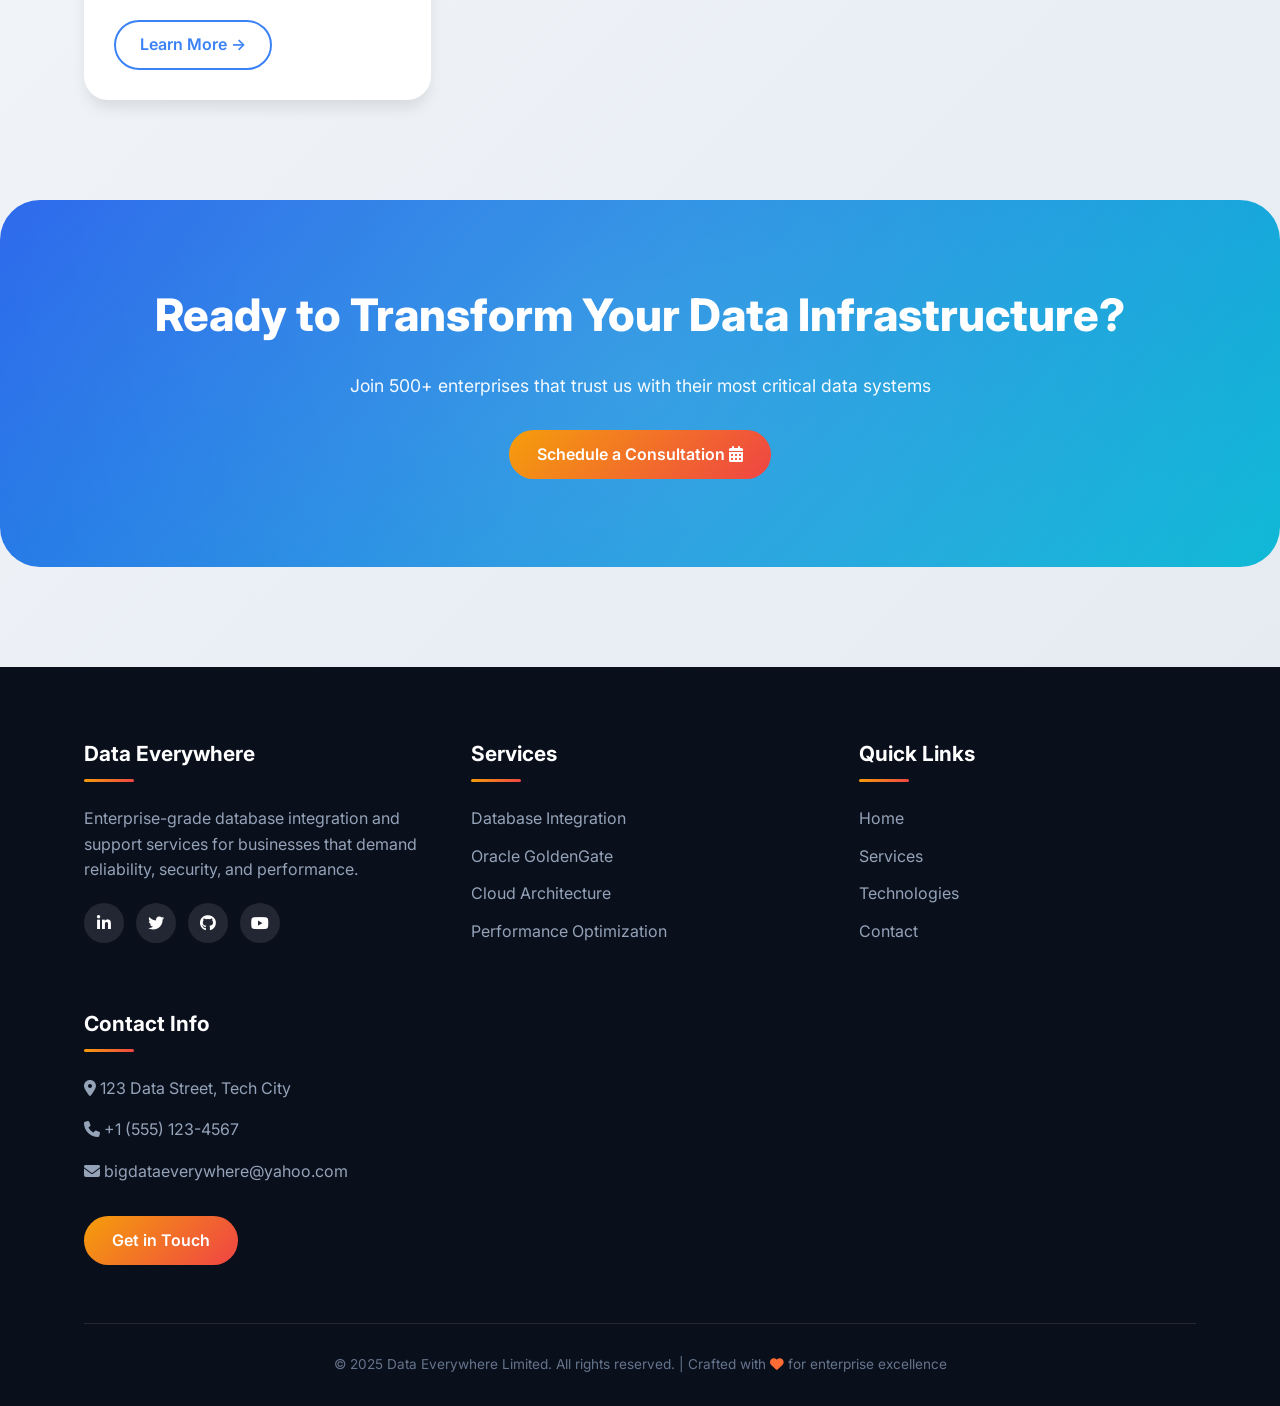
==== commit 54a01229: "Auto-generated changes" ====
--- a/index.html
+++ b/index.html
@@ -22,11 +22,10 @@
           <li><a href="index.html" class="active">Home</a></li>
           <li><a href="services.html">Services</a></li>
           <li><a href="technologies.html">Technologies</a></li>
-          <li><a href="testimonials.html">Testimonials</a></li>
           <li><a href="contact.html">Contact</a></li>
         </ul>
       </nav>
-      <a href="contact.html" class="cta-button">Get Started</a>
+      <a href="contact.html" class="cta-button" data-testid="header-get-started-btn">Get Started</a>
       <button class="mobile-menu-btn" onclick="toggleMenu()">
         <i class="fas fa-bars"></i>
       </button>
@@ -40,8 +39,8 @@
           <h2>Seamless <span>Integration.</span><br />Limitless <span>Possibilities.</span></h2>
           <p>Experts in Oracle, SQL Server, PostgreSQL, and real-time data pipelines. Enterprise-grade database solutions tailored to your business needs.</p>
           <div class="hero-buttons">
-            <a href="services.html" class="cta-button">Explore Services <i class="fas fa-arrow-right"></i></a>
-            <a href="contact.html" class="secondary-button">Contact Us <i class="fas fa-headset"></i></a>
+            <a href="services.html" class="cta-button" data-testid="hero-explore-services-btn">Explore Services <i class="fas fa-arrow-right"></i></a>
+            <a href="contact.html" class="secondary-button" data-testid="hero-contact-btn">Contact Us <i class="fas fa-headset"></i></a>
           </div>
         </div>
       </div>
@@ -69,36 +68,36 @@
           <p>Comprehensive database solutions to power your enterprise infrastructure</p>
         </div>
         <div class="services-grid">
-          <div class="service-card">
+          <div class="service-card" data-testid="service-card-database-integration">
             <div class="service-icon"><i class="fas fa-database"></i></div>
             <div class="service-content">
               <h3>Database Integration</h3>
               <p>Seamless integration of Oracle, SQL Server, PostgreSQL, and MySQL across your enterprise ecosystem.</p>
-              <a href="services.html" class="secondary-button-dark">Learn More →</a>
+              <a href="database-integration.html" class="secondary-button-dark">Learn More →</a>
             </div>
           </div>
-          <div class="service-card">
+          <div class="service-card" data-testid="service-card-goldengate">
             <div class="service-icon"><i class="fas fa-sync-alt"></i></div>
             <div class="service-content">
               <h3>GoldenGate Support</h3>
               <p>Expert implementation and management of Oracle GoldenGate for real-time data replication.</p>
-              <a href="services.html" class="secondary-button-dark">Learn More →</a>
+              <a href="oracle-goldengate.html" class="secondary-button-dark">Learn More →</a>
             </div>
           </div>
-          <div class="service-card">
+          <div class="service-card" data-testid="service-card-cloud-migration">
             <div class="service-icon"><i class="fas fa-cloud-upload-alt"></i></div>
             <div class="service-content">
               <h3>Cloud Migration</h3>
               <p>Seamless migration to cloud platforms with zero downtime and maximum security.</p>
-              <a href="services.html" class="secondary-button-dark">Learn More →</a>
+              <a href="cloud-migration.html" class="secondary-button-dark">Learn More →</a>
             </div>
           </div>
-          <div class="service-card">
+          <div class="service-card" data-testid="service-card-performance">
             <div class="service-icon"><i class="fas fa-chart-line"></i></div>
             <div class="service-content">
               <h3>Performance Optimization</h3>
               <p>High-performance data architecture consulting to maximize database efficiency.</p>
-              <a href="services.html" class="secondary-button-dark">Learn More →</a>
+              <a href="performance-optimization.html" class="secondary-button-dark">Learn More →</a>
             </div>
           </div>
         </div>
@@ -109,7 +108,7 @@
       <div class="container">
         <h2>Ready to Transform Your Data Infrastructure?</h2>
         <p>Join 500+ enterprises that trust us with their most critical data systems</p>
-        <a href="contact.html" class="cta-button">Schedule a Consultation <i class="fas fa-calendar-alt"></i></a>
+        <a href="contact.html" class="cta-button" data-testid="cta-schedule-consultation-btn">Schedule a Consultation <i class="fas fa-calendar-alt"></i></a>
       </div>
     </section>
   </main>
@@ -130,10 +129,10 @@
         <div class="footer-column">
           <h3>Services</h3>
           <ul class="footer-links">
-            <li><a href="services.html">Database Integration</a></li>
-            <li><a href="services.html">Oracle GoldenGate</a></li>
-            <li><a href="services.html">Cloud Architecture</a></li>
-            <li><a href="services.html">Performance Optimization</a></li>
+            <li><a href="database-integration.html">Database Integration</a></li>
+            <li><a href="oracle-goldengate.html">Oracle GoldenGate</a></li>
+            <li><a href="cloud-migration.html">Cloud Architecture</a></li>
+            <li><a href="performance-optimization.html">Performance Optimization</a></li>
           </ul>
         </div>
         <div class="footer-column">
@@ -142,7 +141,6 @@
             <li><a href="index.html">Home</a></li>
             <li><a href="services.html">Services</a></li>
             <li><a href="technologies.html">Technologies</a></li>
-            <li><a href="testimonials.html">Testimonials</a></li>
             <li><a href="contact.html">Contact</a></li>
           </ul>
         </div>
@@ -162,4 +160,4 @@
 
   <script src="js/main.js"></script>
 </body>
-</html>+</html>
--- a/css/style.css
+++ b/css/style.css
@@ -853,4 +853,313 @@
   .hero h2 { font-size: 1.8rem; }
   .section { padding: 60px 0; }
   .services-grid { gap: 20px; }
-}+}
+
+/* ============================================ */
+/* Sub-Page Shared Styles                       */
+/* ============================================ */
+.subpage-hero {
+  background: var(--gradient-hero);
+  color: white;
+  padding: 160px 0 80px;
+  position: relative;
+  overflow: hidden;
+}
+.subpage-hero::before {
+  content: "";
+  position: absolute;
+  inset: 0;
+  background: radial-gradient(circle at 20% 20%, rgba(59,130,246,0.25), transparent 40%),
+              radial-gradient(circle at 80% 60%, rgba(245,158,11,0.18), transparent 45%);
+  pointer-events: none;
+}
+.subpage-hero .container { position: relative; z-index: 1; }
+.breadcrumb {
+  display: flex;
+  gap: 8px;
+  font-size: 0.9rem;
+  margin-bottom: 18px;
+  color: rgba(255,255,255,0.75);
+  flex-wrap: wrap;
+}
+.breadcrumb a { color: var(--secondary); text-decoration: none; }
+.breadcrumb a:hover { color: var(--accent-light); }
+.breadcrumb span { color: rgba(255,255,255,0.5); }
+.subpage-hero h1 {
+  font-size: clamp(2rem, 4vw, 3.4rem);
+  font-weight: 800;
+  line-height: 1.15;
+  margin-bottom: 18px;
+  max-width: 820px;
+}
+.subpage-hero h1 span { color: var(--accent-light); }
+.subpage-hero .lead {
+  font-size: 1.15rem;
+  line-height: 1.7;
+  max-width: 720px;
+  color: rgba(255,255,255,0.85);
+  margin-bottom: 28px;
+}
+.subpage-hero .hero-meta {
+  display: flex;
+  gap: 24px;
+  flex-wrap: wrap;
+  margin-top: 28px;
+}
+.hero-meta-item {
+  display: flex;
+  align-items: center;
+  gap: 10px;
+  color: rgba(255,255,255,0.9);
+  font-size: 0.95rem;
+}
+.hero-meta-item i { color: var(--accent-light); font-size: 1.1rem; }
+
+.sub-section { padding: 80px 0; }
+.sub-section.alt { background: var(--bg-light); }
+.sub-heading {
+  font-size: clamp(1.6rem, 2.4vw, 2.2rem);
+  color: var(--primary);
+  margin-bottom: 14px;
+  font-weight: 800;
+}
+.sub-heading span { color: var(--secondary); }
+.sub-subheading {
+  color: var(--text-light);
+  font-size: 1.05rem;
+  margin-bottom: 40px;
+  max-width: 680px;
+  line-height: 1.7;
+}
+
+.feature-grid {
+  display: grid;
+  grid-template-columns: repeat(auto-fit, minmax(260px, 1fr));
+  gap: 24px;
+}
+.feature-tile {
+  background: var(--bg-card);
+  border-radius: 18px;
+  padding: 28px;
+  box-shadow: var(--shadow-sm);
+  border: 1px solid rgba(15,23,42,0.06);
+  transition: transform 0.3s ease, box-shadow 0.3s ease;
+}
+.feature-tile:hover {
+  transform: translateY(-6px);
+  box-shadow: var(--shadow-md);
+  border-color: var(--secondary);
+}
+.feature-tile .ft-icon {
+  width: 52px; height: 52px;
+  border-radius: 14px;
+  background: var(--gradient-cyan);
+  color: white;
+  display: flex; align-items: center; justify-content: center;
+  font-size: 1.3rem;
+  margin-bottom: 16px;
+}
+.feature-tile h4 {
+  font-size: 1.15rem;
+  color: var(--primary);
+  margin-bottom: 10px;
+  font-weight: 700;
+}
+.feature-tile p {
+  color: var(--text-light);
+  font-size: 0.95rem;
+  line-height: 1.65;
+}
+
+.benefit-list {
+  display: grid;
+  grid-template-columns: repeat(auto-fit, minmax(280px, 1fr));
+  gap: 16px;
+  list-style: none;
+}
+.benefit-list li {
+  display: flex;
+  align-items: flex-start;
+  gap: 14px;
+  padding: 18px 20px;
+  background: var(--bg-card);
+  border-radius: 14px;
+  border-left: 4px solid var(--secondary);
+  box-shadow: var(--shadow-sm);
+}
+.benefit-list li i {
+  color: var(--success);
+  font-size: 1.3rem;
+  margin-top: 2px;
+}
+.benefit-list li strong {
+  display: block;
+  color: var(--primary);
+  margin-bottom: 4px;
+  font-weight: 700;
+}
+.benefit-list li span {
+  color: var(--text-light);
+  font-size: 0.92rem;
+  line-height: 1.55;
+}
+
+.usecase-grid {
+  display: grid;
+  grid-template-columns: repeat(auto-fit, minmax(280px, 1fr));
+  gap: 22px;
+}
+.usecase-card {
+  background: linear-gradient(135deg, #ffffff 0%, #f8fafc 100%);
+  border-radius: 18px;
+  padding: 26px;
+  border: 1px solid rgba(15,23,42,0.08);
+  position: relative;
+  overflow: hidden;
+}
+.usecase-card::before {
+  content: "";
+  position: absolute;
+  top: 0; left: 0;
+  width: 6px; height: 100%;
+  background: var(--gradient-accent);
+}
+.usecase-card h4 {
+  color: var(--primary);
+  font-size: 1.1rem;
+  font-weight: 700;
+  margin-bottom: 10px;
+}
+.usecase-card p {
+  color: var(--text-light);
+  font-size: 0.93rem;
+  line-height: 1.6;
+}
+
+.tech-pill-row {
+  display: flex;
+  flex-wrap: wrap;
+  gap: 12px;
+}
+.tech-pill {
+  display: inline-flex;
+  align-items: center;
+  gap: 8px;
+  background: var(--bg-card);
+  border: 1px solid rgba(59,130,246,0.25);
+  color: var(--primary);
+  padding: 10px 18px;
+  border-radius: 40px;
+  font-size: 0.9rem;
+  font-weight: 600;
+  transition: all 0.25s ease;
+}
+.tech-pill:hover {
+  background: var(--secondary);
+  color: white;
+  transform: translateY(-2px);
+}
+.tech-pill i { color: var(--secondary); }
+.tech-pill:hover i { color: white; }
+
+.process-timeline {
+  position: relative;
+  display: grid;
+  grid-template-columns: repeat(auto-fit, minmax(220px, 1fr));
+  gap: 20px;
+}
+.timeline-step {
+  background: var(--bg-card);
+  border-radius: 18px;
+  padding: 26px;
+  border-top: 4px solid var(--secondary);
+  box-shadow: var(--shadow-sm);
+}
+.timeline-step .ts-num {
+  display: inline-block;
+  font-size: 2rem;
+  font-weight: 800;
+  background: var(--gradient-cyan);
+  -webkit-background-clip: text;
+  background-clip: text;
+  color: transparent;
+  margin-bottom: 8px;
+  line-height: 1;
+}
+.timeline-step h4 {
+  color: var(--primary);
+  margin-bottom: 8px;
+  font-weight: 700;
+}
+.timeline-step p {
+  color: var(--text-light);
+  font-size: 0.92rem;
+  line-height: 1.6;
+}
+
+.faq-list { display: flex; flex-direction: column; gap: 14px; }
+.faq-item {
+  background: var(--bg-card);
+  border-radius: 14px;
+  border: 1px solid rgba(15,23,42,0.08);
+  overflow: hidden;
+}
+.faq-item summary {
+  cursor: pointer;
+  padding: 20px 24px;
+  font-weight: 600;
+  color: var(--primary);
+  list-style: none;
+  display: flex;
+  justify-content: space-between;
+  align-items: center;
+  gap: 16px;
+}
+.faq-item summary::-webkit-details-marker { display: none; }
+.faq-item summary::after {
+  content: "+";
+  color: var(--secondary);
+  font-size: 1.5rem;
+  font-weight: 400;
+  transition: transform 0.2s ease;
+}
+.faq-item[open] summary::after { content: "−"; }
+.faq-item p {
+  padding: 0 24px 22px;
+  color: var(--text-light);
+  line-height: 1.7;
+  font-size: 0.95rem;
+}
+
+.stat-row {
+  display: grid;
+  grid-template-columns: repeat(auto-fit, minmax(180px, 1fr));
+  gap: 20px;
+  margin: 30px 0;
+}
+.stat-block {
+  background: var(--bg-card);
+  border-radius: 18px;
+  padding: 26px 20px;
+  text-align: center;
+  box-shadow: var(--shadow-sm);
+}
+.stat-block .num {
+  font-size: 2.4rem;
+  font-weight: 800;
+  background: var(--gradient-cyan);
+  -webkit-background-clip: text;
+  background-clip: text;
+  color: transparent;
+  line-height: 1;
+}
+.stat-block .lbl {
+  color: var(--text-light);
+  font-size: 0.9rem;
+  margin-top: 8px;
+}
+
+@media (max-width: 768px) {
+  .subpage-hero { padding: 130px 0 60px; }
+  .sub-section { padding: 60px 0; }
+}
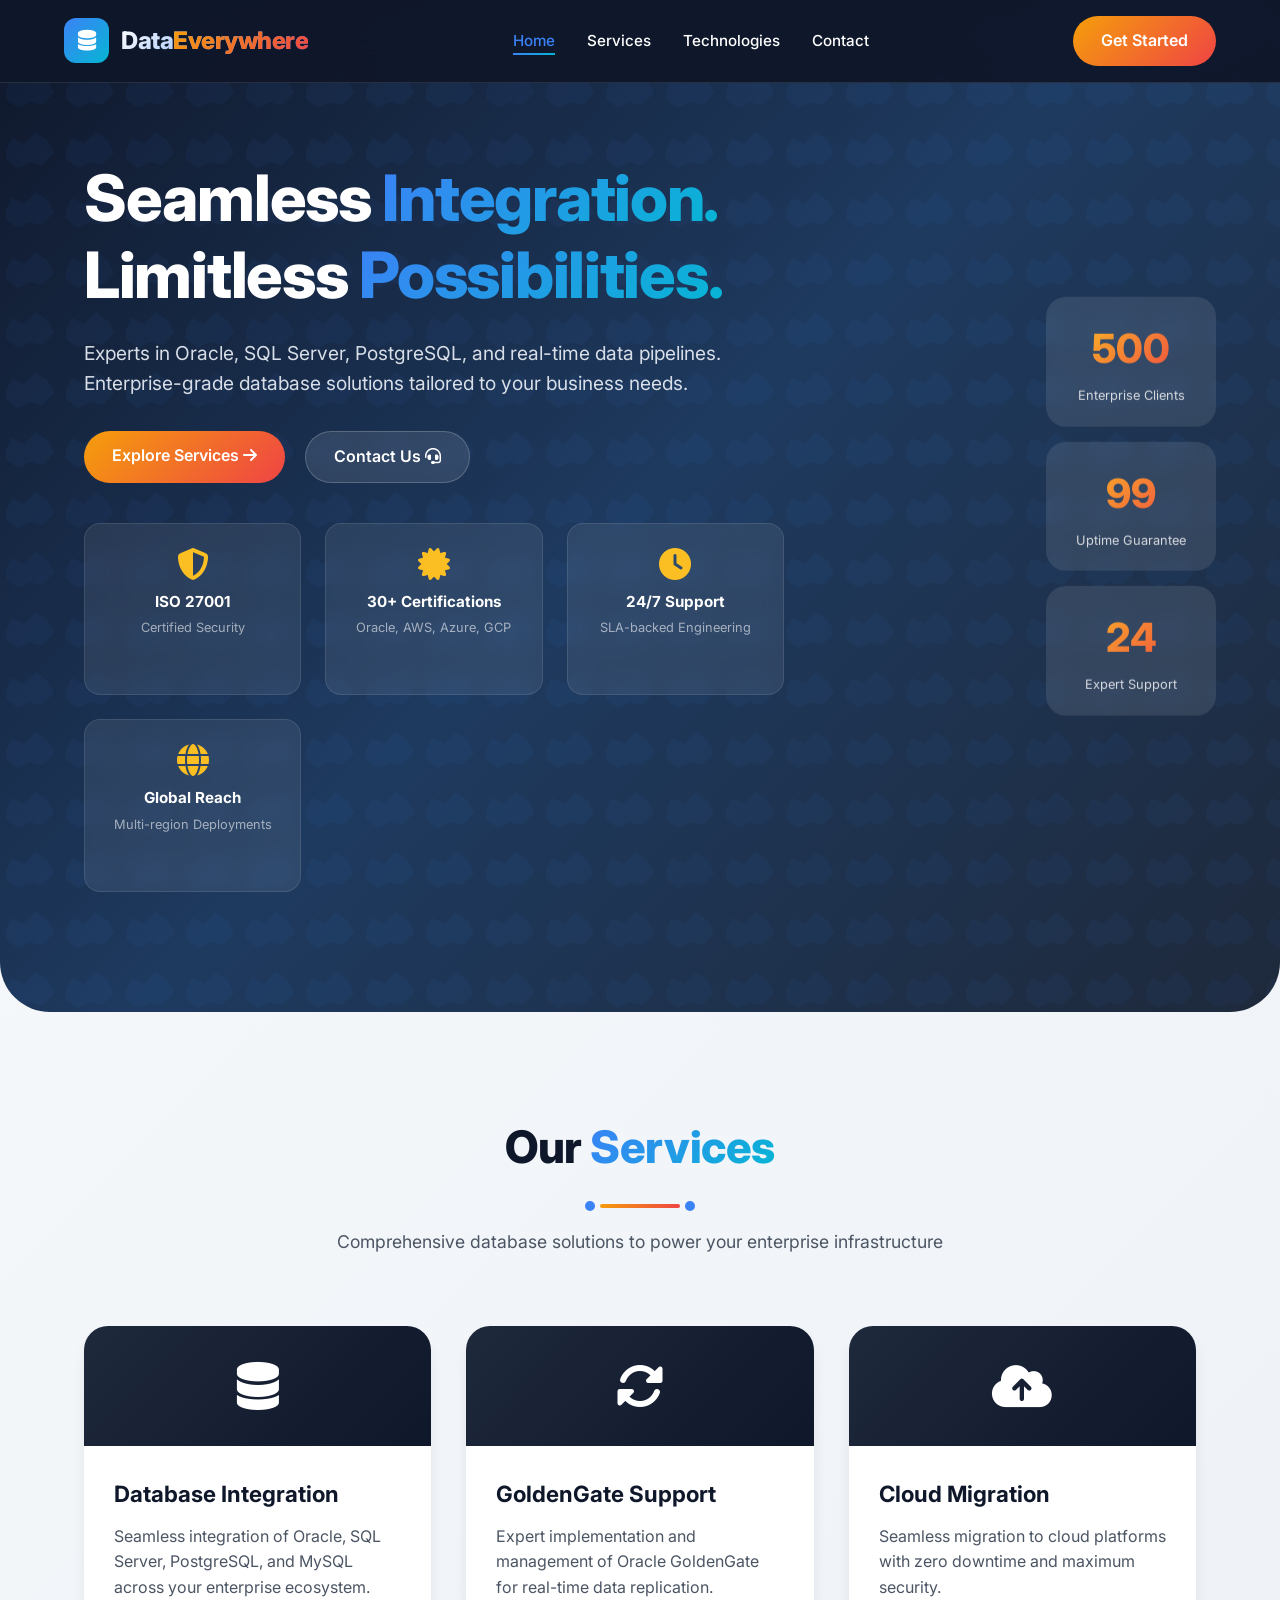
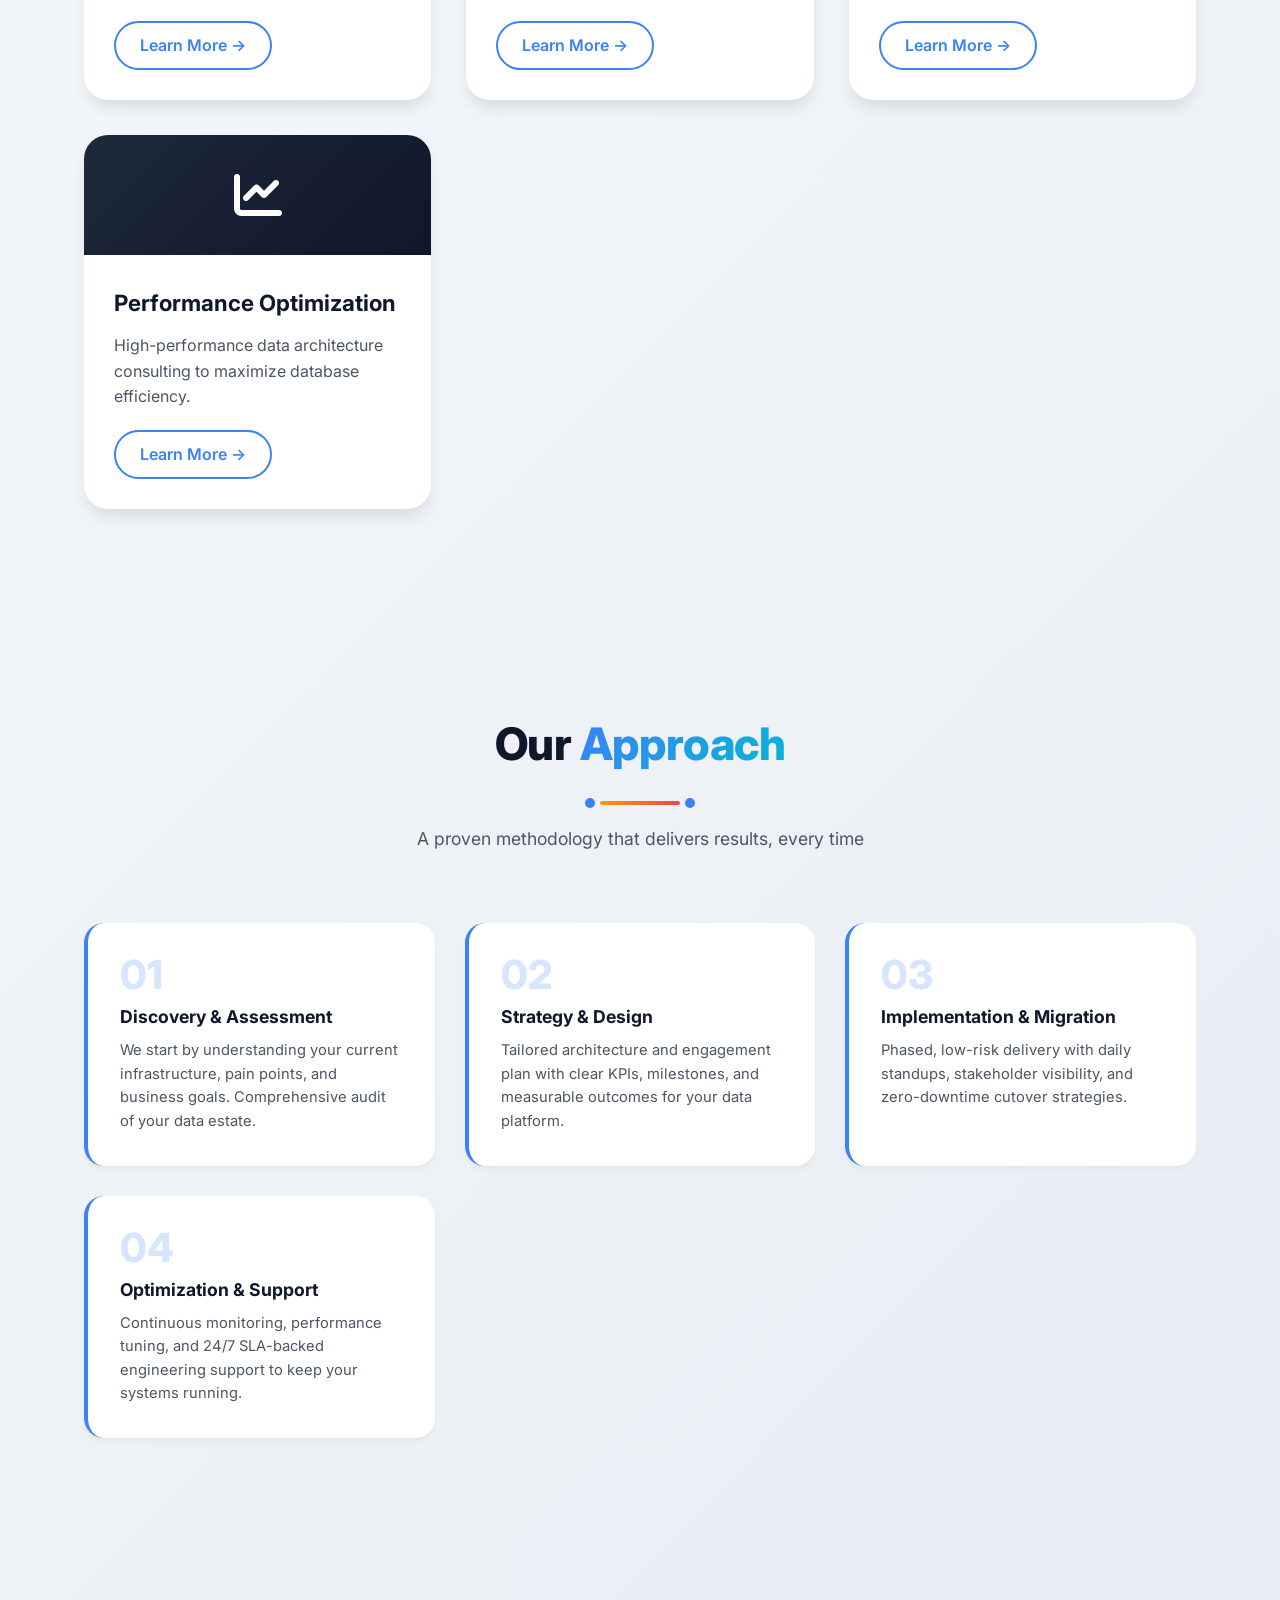
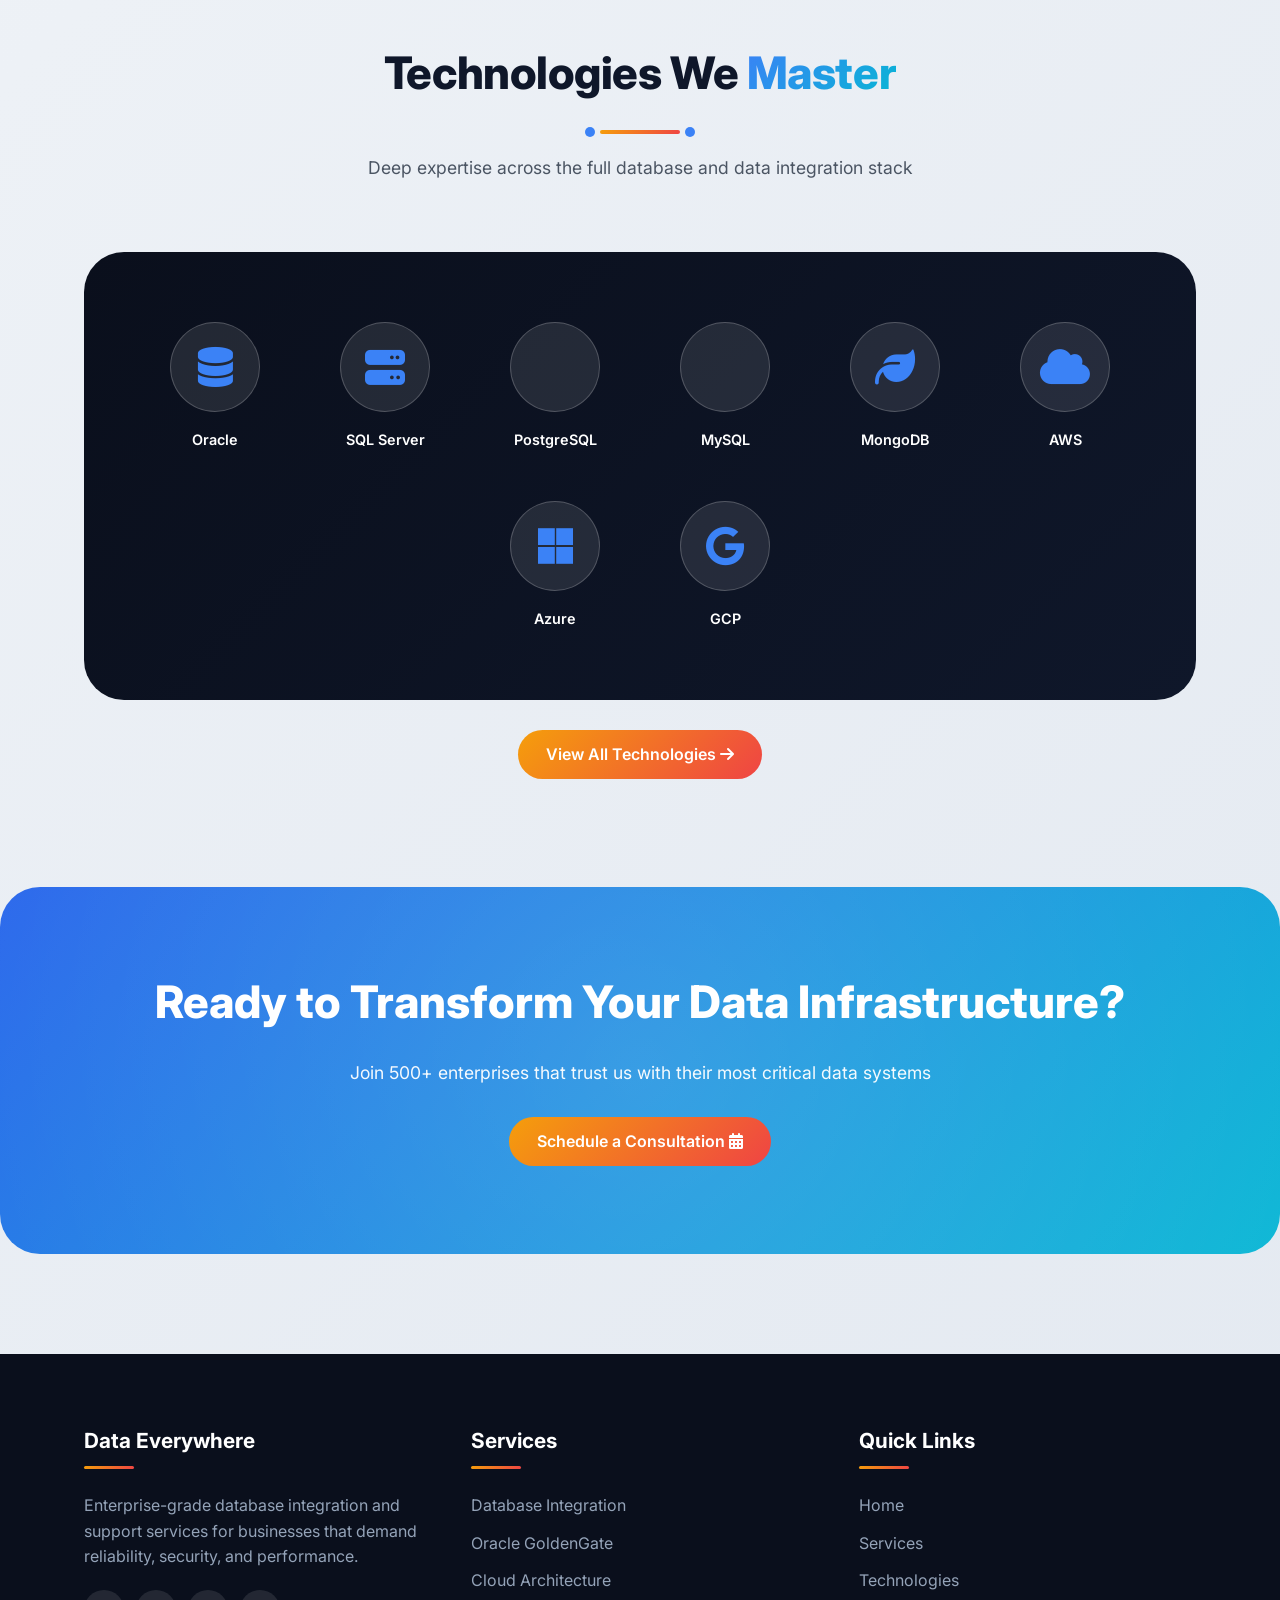
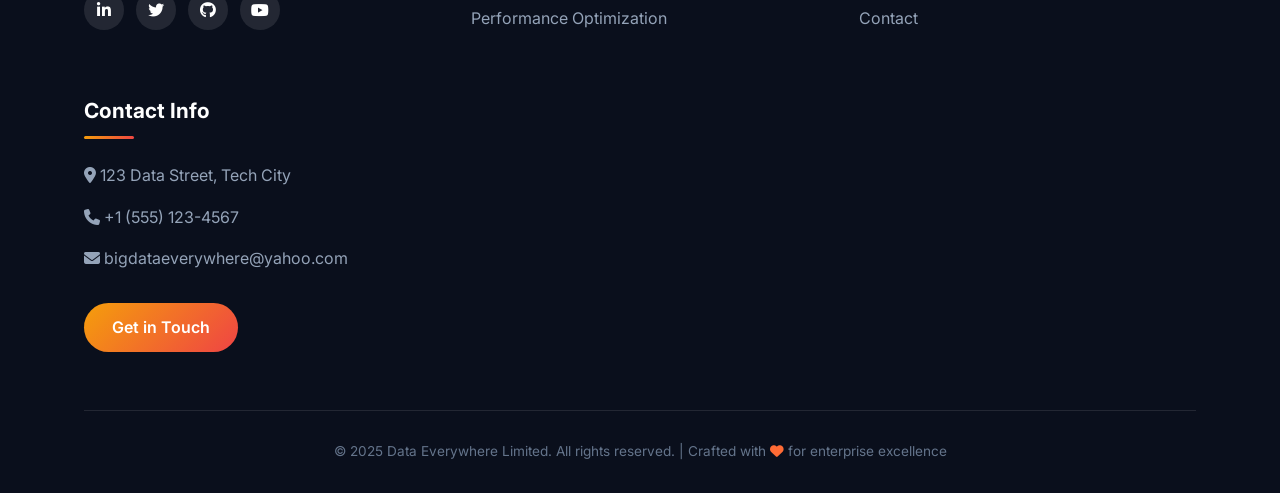
==== commit fb1d3b9d: "recoding with major changes" ====
--- a/index.html
+++ b/index.html
@@ -7,6 +7,73 @@
   <link href="https://fonts.googleapis.com/css2?family=Inter:wght@300;400;500;600;700;800&display=swap" rel="stylesheet" />
   <link rel="stylesheet" href="https://cdnjs.cloudflare.com/ajax/libs/font-awesome/6.4.0/css/all.min.css" />
   <link rel="stylesheet" href="css/style.css" />
+  <style>
+    .trust-badge-grid {
+      display: grid;
+      grid-template-columns: repeat(auto-fit, minmax(180px, 1fr));
+      gap: 24px;
+      margin-top: 40px;
+    }
+    .trust-badge {
+      background: rgba(255,255,255,0.08);
+      backdrop-filter: blur(10px);
+      border-radius: 16px;
+      padding: 24px 20px;
+      text-align: center;
+      border: 1px solid rgba(255,255,255,0.1);
+    }
+    .trust-badge i {
+      font-size: 2rem;
+      color: var(--accent-light);
+      margin-bottom: 10px;
+    }
+    .trust-badge h4 {
+      color: white;
+      font-size: 0.95rem;
+      margin-bottom: 4px;
+    }
+    .trust-badge p {
+      color: rgba(255,255,255,0.6);
+      font-size: 0.8rem;
+    }
+    .approach-grid {
+      display: grid;
+      grid-template-columns: repeat(auto-fit, minmax(260px, 1fr));
+      gap: 30px;
+      margin-top: 30px;
+    }
+    .approach-card {
+      background: var(--bg-card);
+      border-radius: 20px;
+      padding: 32px;
+      box-shadow: var(--shadow-sm);
+      border-left: 4px solid var(--secondary);
+      transition: all 0.3s ease;
+    }
+    .approach-card:hover {
+      transform: translateY(-6px);
+      box-shadow: var(--shadow-md);
+    }
+    .approach-card .step-num {
+      font-size: 2.5rem;
+      font-weight: 800;
+      color: var(--secondary);
+      opacity: 0.2;
+      margin-bottom: 8px;
+      line-height: 1;
+    }
+    .approach-card h4 {
+      color: var(--primary);
+      font-size: 1.1rem;
+      font-weight: 700;
+      margin-bottom: 8px;
+    }
+    .approach-card p {
+      color: var(--text-light);
+      font-size: 0.92rem;
+      line-height: 1.6;
+    }
+  </style>
 </head>
 <body>
   <header>
@@ -42,6 +109,28 @@
             <a href="services.html" class="cta-button" data-testid="hero-explore-services-btn">Explore Services <i class="fas fa-arrow-right"></i></a>
             <a href="contact.html" class="secondary-button" data-testid="hero-contact-btn">Contact Us <i class="fas fa-headset"></i></a>
           </div>
+          <div class="trust-badge-grid">
+            <div class="trust-badge">
+              <i class="fas fa-shield-alt"></i>
+              <h4>ISO 27001</h4>
+              <p>Certified Security</p>
+            </div>
+            <div class="trust-badge">
+              <i class="fas fa-certificate"></i>
+              <h4>30+ Certifications</h4>
+              <p>Oracle, AWS, Azure, GCP</p>
+            </div>
+            <div class="trust-badge">
+              <i class="fas fa-clock"></i>
+              <h4>24/7 Support</h4>
+              <p>SLA-backed Engineering</p>
+            </div>
+            <div class="trust-badge">
+              <i class="fas fa-globe"></i>
+              <h4>Global Reach</h4>
+              <p>Multi-region Deployments</p>
+            </div>
+          </div>
         </div>
       </div>
       <div class="floating-stats">
@@ -100,6 +189,87 @@
               <a href="performance-optimization.html" class="secondary-button-dark">Learn More →</a>
             </div>
           </div>
+        </div>
+      </div>
+    </section>
+
+    <section class="section alt">
+      <div class="container">
+        <div class="section-title">
+          <h2>Our <span>Approach</span></h2>
+          <div class="title-line"></div>
+          <p>A proven methodology that delivers results, every time</p>
+        </div>
+        <div class="approach-grid">
+          <div class="approach-card">
+            <div class="step-num">01</div>
+            <h4>Discovery & Assessment</h4>
+            <p>We start by understanding your current infrastructure, pain points, and business goals. Comprehensive audit of your data estate.</p>
+          </div>
+          <div class="approach-card">
+            <div class="step-num">02</div>
+            <h4>Strategy & Design</h4>
+            <p>Tailored architecture and engagement plan with clear KPIs, milestones, and measurable outcomes for your data platform.</p>
+          </div>
+          <div class="approach-card">
+            <div class="step-num">03</div>
+            <h4>Implementation & Migration</h4>
+            <p>Phased, low-risk delivery with daily standups, stakeholder visibility, and zero-downtime cutover strategies.</p>
+          </div>
+          <div class="approach-card">
+            <div class="step-num">04</div>
+            <h4>Optimization & Support</h4>
+            <p>Continuous monitoring, performance tuning, and 24/7 SLA-backed engineering support to keep your systems running.</p>
+          </div>
+        </div>
+      </div>
+    </section>
+
+    <section class="section">
+      <div class="container">
+        <div class="section-title">
+          <h2>Technologies We <span>Master</span></h2>
+          <div class="title-line"></div>
+          <p>Deep expertise across the full database and data integration stack</p>
+        </div>
+        <div class="tech-stack">
+          <div class="tech-grid">
+            <div class="tech-item">
+              <div class="tech-icon"><i class="fas fa-database"></i></div>
+              <span class="tech-name">Oracle</span>
+            </div>
+            <div class="tech-item">
+              <div class="tech-icon"><i class="fas fa-server"></i></div>
+              <span class="tech-name">SQL Server</span>
+            </div>
+            <div class="tech-item">
+              <div class="tech-icon"><i class="fas fa-elephant"></i></div>
+              <span class="tech-name">PostgreSQL</span>
+            </div>
+            <div class="tech-item">
+              <div class="tech-icon"><i class="fas fa-dolphin"></i></div>
+              <span class="tech-name">MySQL</span>
+            </div>
+            <div class="tech-item">
+              <div class="tech-icon"><i class="fas fa-leaf"></i></div>
+              <span class="tech-name">MongoDB</span>
+            </div>
+            <div class="tech-item">
+              <div class="tech-icon"><i class="fas fa-cloud"></i></div>
+              <span class="tech-name">AWS</span>
+            </div>
+            <div class="tech-item">
+              <div class="tech-icon"><i class="fab fa-microsoft"></i></div>
+              <span class="tech-name">Azure</span>
+            </div>
+            <div class="tech-item">
+              <div class="tech-icon"><i class="fab fa-google"></i></div>
+              <span class="tech-name">GCP</span>
+            </div>
+          </div>
+        </div>
+        <div style="text-align: center; margin-top: 30px;">
+          <a href="technologies.html" class="cta-button">View All Technologies <i class="fas fa-arrow-right"></i></a>
         </div>
       </div>
     </section>
@@ -160,4 +330,4 @@
 
   <script src="js/main.js"></script>
 </body>
-</html>
+</html>
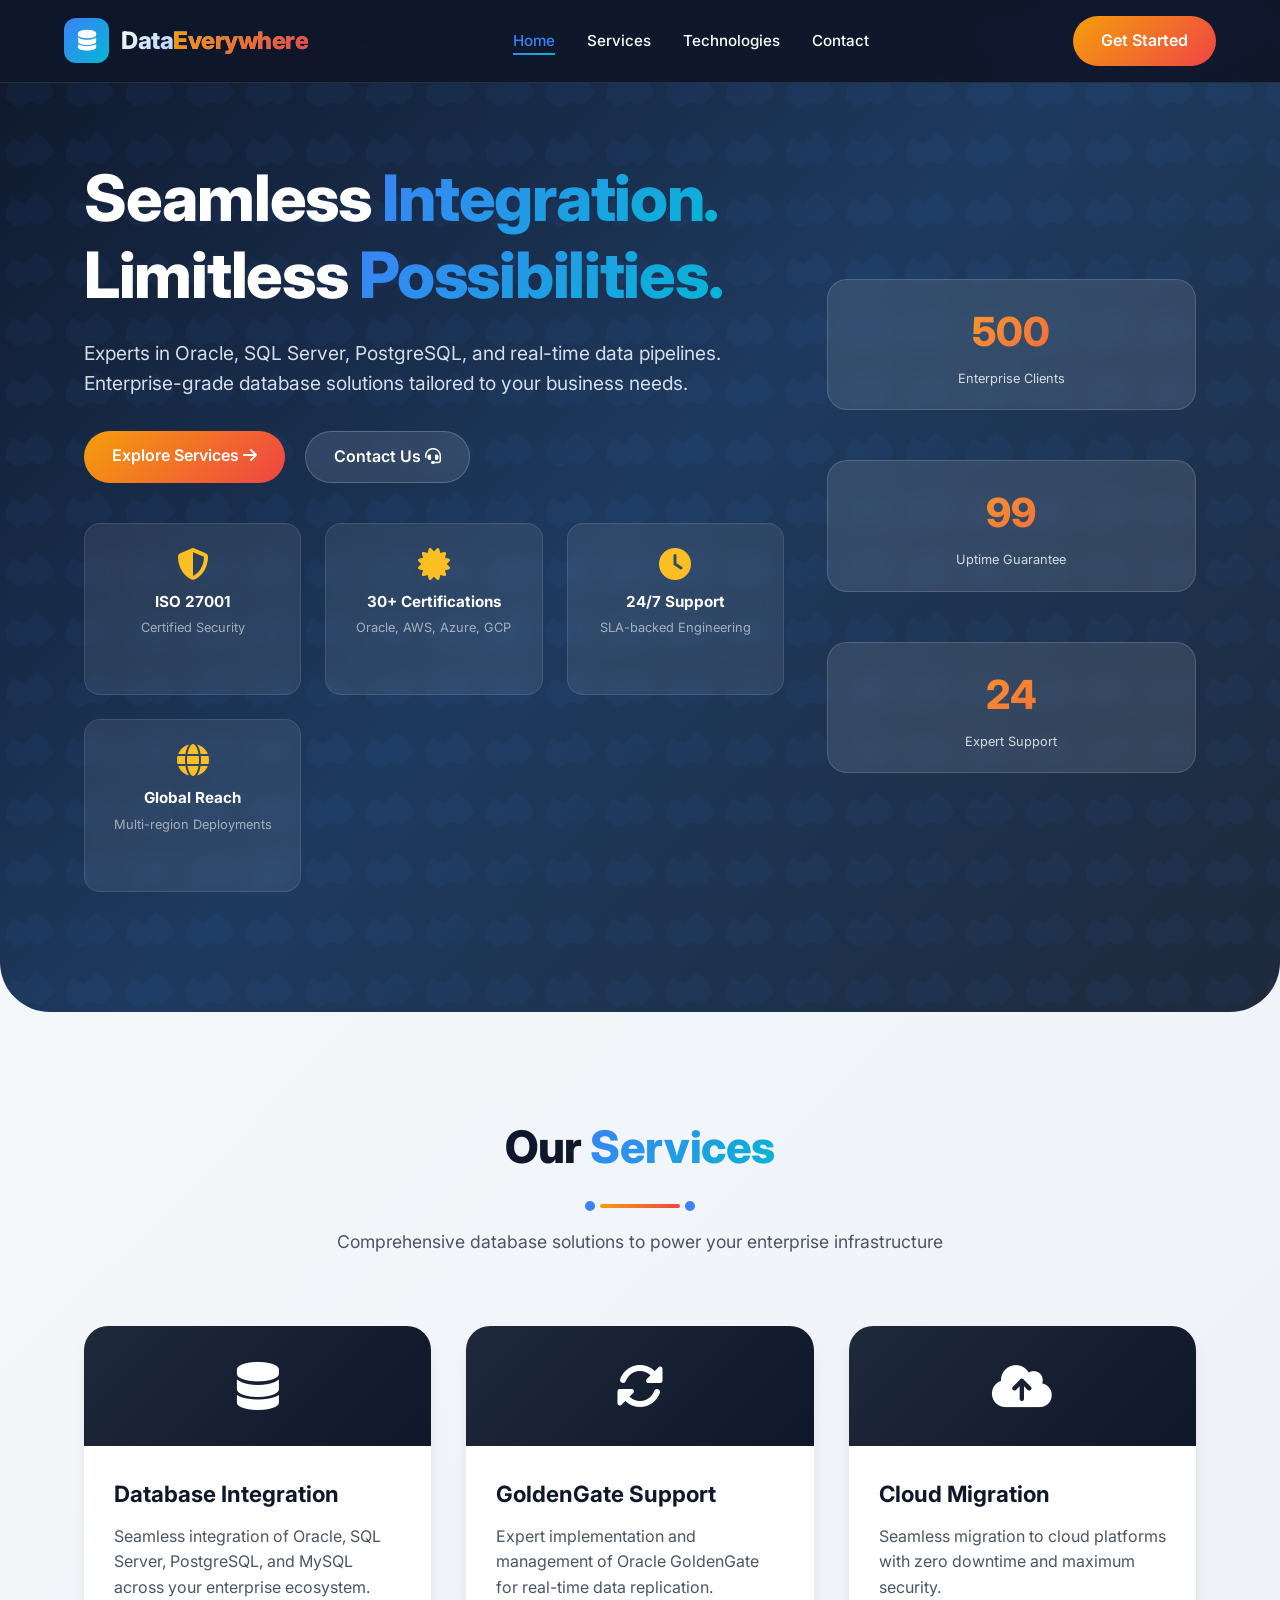
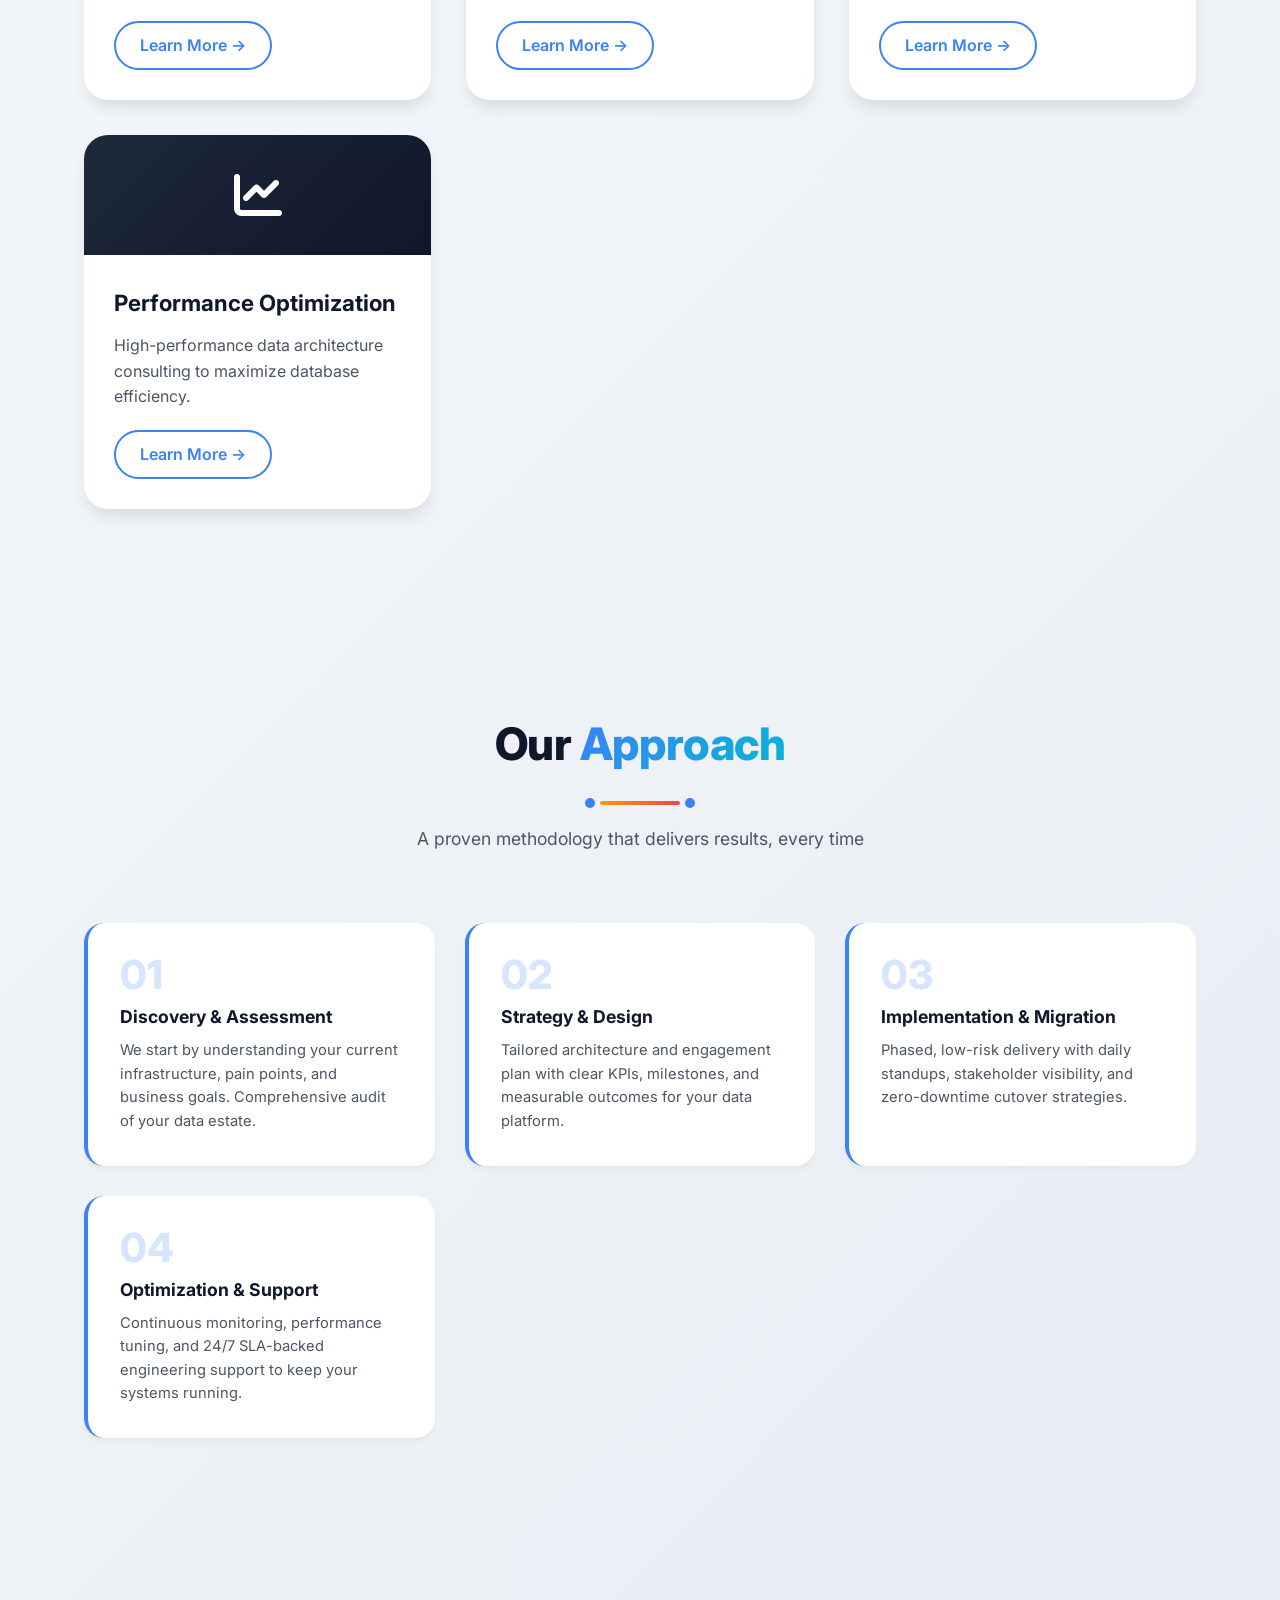
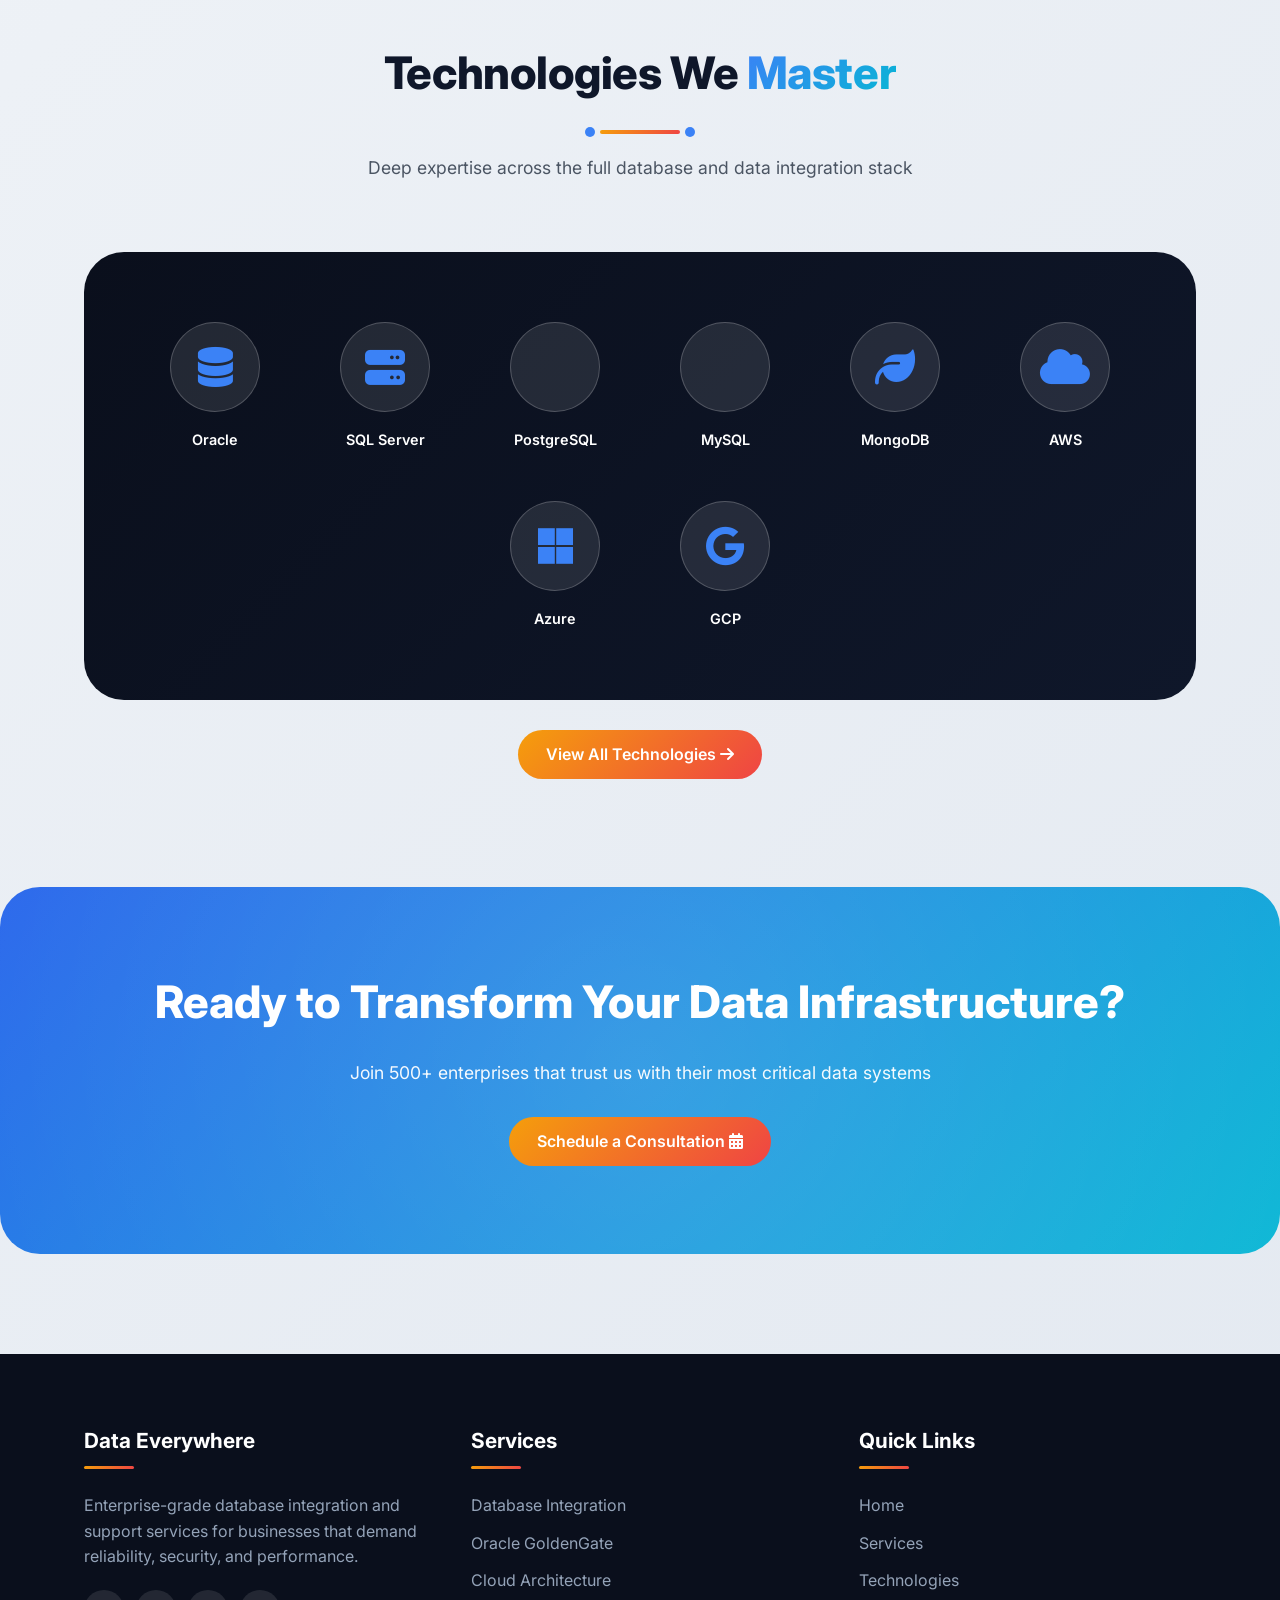
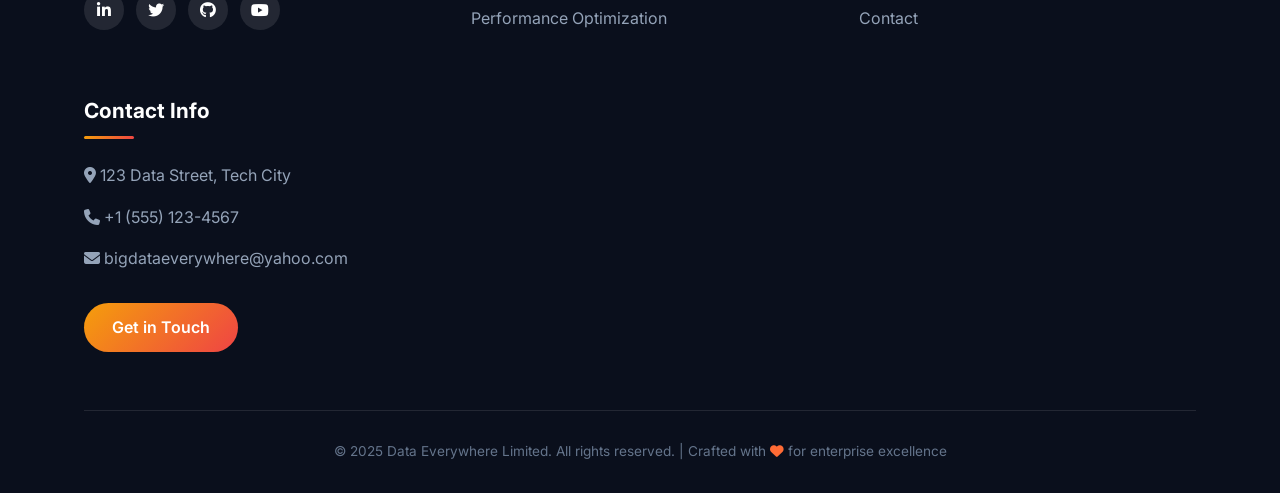
==== commit 446472cf: "fixed index" ====
--- a/index.html
+++ b/index.html
@@ -72,6 +72,70 @@
       color: var(--text-light);
       font-size: 0.92rem;
       line-height: 1.6;
+    }
+    /* Fix for floating stats - make them responsive and not overlapping */
+    .hero-wrapper {
+      position: relative;
+      display: flex;
+      flex-wrap: wrap;
+      align-items: center;
+      gap: 40px;
+    }
+    .hero-content-wrapper {
+      flex: 1 1 60%;
+      min-width: 300px;
+    }
+    .floating-stats-wrapper {
+      flex: 1 1 30%;
+      min-width: 200px;
+      display: flex;
+      flex-direction: column;
+      gap: 20px;
+    }
+    .floating-stats-wrapper .stat-card {
+      background: rgba(255, 255, 255, 0.1);
+      backdrop-filter: blur(10px);
+      border-radius: 20px;
+      padding: 20px 30px;
+      text-align: center;
+      animation: floatStat 3s ease-in-out infinite;
+      border: 1px solid rgba(255,255,255,0.15);
+    }
+    .floating-stats-wrapper .stat-card:nth-child(1) { animation-delay: 0s; }
+    .floating-stats-wrapper .stat-card:nth-child(2) { animation-delay: 1s; }
+    .floating-stats-wrapper .stat-card:nth-child(3) { animation-delay: 2s; }
+    @keyframes floatStat {
+      0%, 100% { transform: translateY(0); }
+      50% { transform: translateY(-10px); }
+    }
+    .floating-stats-wrapper .stat-number {
+      font-size: 2.5rem;
+      font-weight: 800;
+      background: linear-gradient(135deg, #fbbf24, #ef4444);
+      -webkit-background-clip: text;
+      background-clip: text;
+      color: transparent;
+    }
+    .floating-stats-wrapper .stat-label {
+      font-size: 0.8rem;
+      color: rgba(255, 255, 255, 0.8);
+      margin-top: 5px;
+    }
+    @media (max-width: 768px) {
+      .hero-wrapper {
+        flex-direction: column;
+      }
+      .floating-stats-wrapper {
+        flex-direction: row;
+        flex-wrap: wrap;
+        justify-content: center;
+        width: 100%;
+      }
+      .floating-stats-wrapper .stat-card {
+        flex: 1 1 100px;
+        min-width: 120px;
+        padding: 16px 20px;
+      }
     }
   </style>
 </head>
@@ -102,49 +166,53 @@
   <main>
     <section class="hero">
       <div class="container">
-        <div class="hero-content">
-          <h2>Seamless <span>Integration.</span><br />Limitless <span>Possibilities.</span></h2>
-          <p>Experts in Oracle, SQL Server, PostgreSQL, and real-time data pipelines. Enterprise-grade database solutions tailored to your business needs.</p>
-          <div class="hero-buttons">
-            <a href="services.html" class="cta-button" data-testid="hero-explore-services-btn">Explore Services <i class="fas fa-arrow-right"></i></a>
-            <a href="contact.html" class="secondary-button" data-testid="hero-contact-btn">Contact Us <i class="fas fa-headset"></i></a>
-          </div>
-          <div class="trust-badge-grid">
-            <div class="trust-badge">
-              <i class="fas fa-shield-alt"></i>
-              <h4>ISO 27001</h4>
-              <p>Certified Security</p>
-            </div>
-            <div class="trust-badge">
-              <i class="fas fa-certificate"></i>
-              <h4>30+ Certifications</h4>
-              <p>Oracle, AWS, Azure, GCP</p>
-            </div>
-            <div class="trust-badge">
-              <i class="fas fa-clock"></i>
-              <h4>24/7 Support</h4>
-              <p>SLA-backed Engineering</p>
-            </div>
-            <div class="trust-badge">
-              <i class="fas fa-globe"></i>
-              <h4>Global Reach</h4>
-              <p>Multi-region Deployments</p>
-            </div>
-          </div>
-        </div>
-      </div>
-      <div class="floating-stats">
-        <div class="stat-card">
-          <div class="stat-number">500+</div>
-          <div class="stat-label">Enterprise Clients</div>
-        </div>
-        <div class="stat-card">
-          <div class="stat-number">99.9%</div>
-          <div class="stat-label">Uptime Guarantee</div>
-        </div>
-        <div class="stat-card">
-          <div class="stat-number">24/7</div>
-          <div class="stat-label">Expert Support</div>
+        <div class="hero-wrapper">
+          <div class="hero-content-wrapper">
+            <div class="hero-content">
+              <h2>Seamless <span>Integration.</span><br />Limitless <span>Possibilities.</span></h2>
+              <p>Experts in Oracle, SQL Server, PostgreSQL, and real-time data pipelines. Enterprise-grade database solutions tailored to your business needs.</p>
+              <div class="hero-buttons">
+                <a href="services.html" class="cta-button" data-testid="hero-explore-services-btn">Explore Services <i class="fas fa-arrow-right"></i></a>
+                <a href="contact.html" class="secondary-button" data-testid="hero-contact-btn">Contact Us <i class="fas fa-headset"></i></a>
+              </div>
+              <div class="trust-badge-grid">
+                <div class="trust-badge">
+                  <i class="fas fa-shield-alt"></i>
+                  <h4>ISO 27001</h4>
+                  <p>Certified Security</p>
+                </div>
+                <div class="trust-badge">
+                  <i class="fas fa-certificate"></i>
+                  <h4>30+ Certifications</h4>
+                  <p>Oracle, AWS, Azure, GCP</p>
+                </div>
+                <div class="trust-badge">
+                  <i class="fas fa-clock"></i>
+                  <h4>24/7 Support</h4>
+                  <p>SLA-backed Engineering</p>
+                </div>
+                <div class="trust-badge">
+                  <i class="fas fa-globe"></i>
+                  <h4>Global Reach</h4>
+                  <p>Multi-region Deployments</p>
+                </div>
+              </div>
+            </div>
+          </div>
+          <div class="floating-stats-wrapper">
+            <div class="stat-card">
+              <div class="stat-number">500+</div>
+              <div class="stat-label">Enterprise Clients</div>
+            </div>
+            <div class="stat-card">
+              <div class="stat-number">99.9%</div>
+              <div class="stat-label">Uptime Guarantee</div>
+            </div>
+            <div class="stat-card">
+              <div class="stat-number">24/7</div>
+              <div class="stat-label">Expert Support</div>
+            </div>
+          </div>
         </div>
       </div>
     </section>
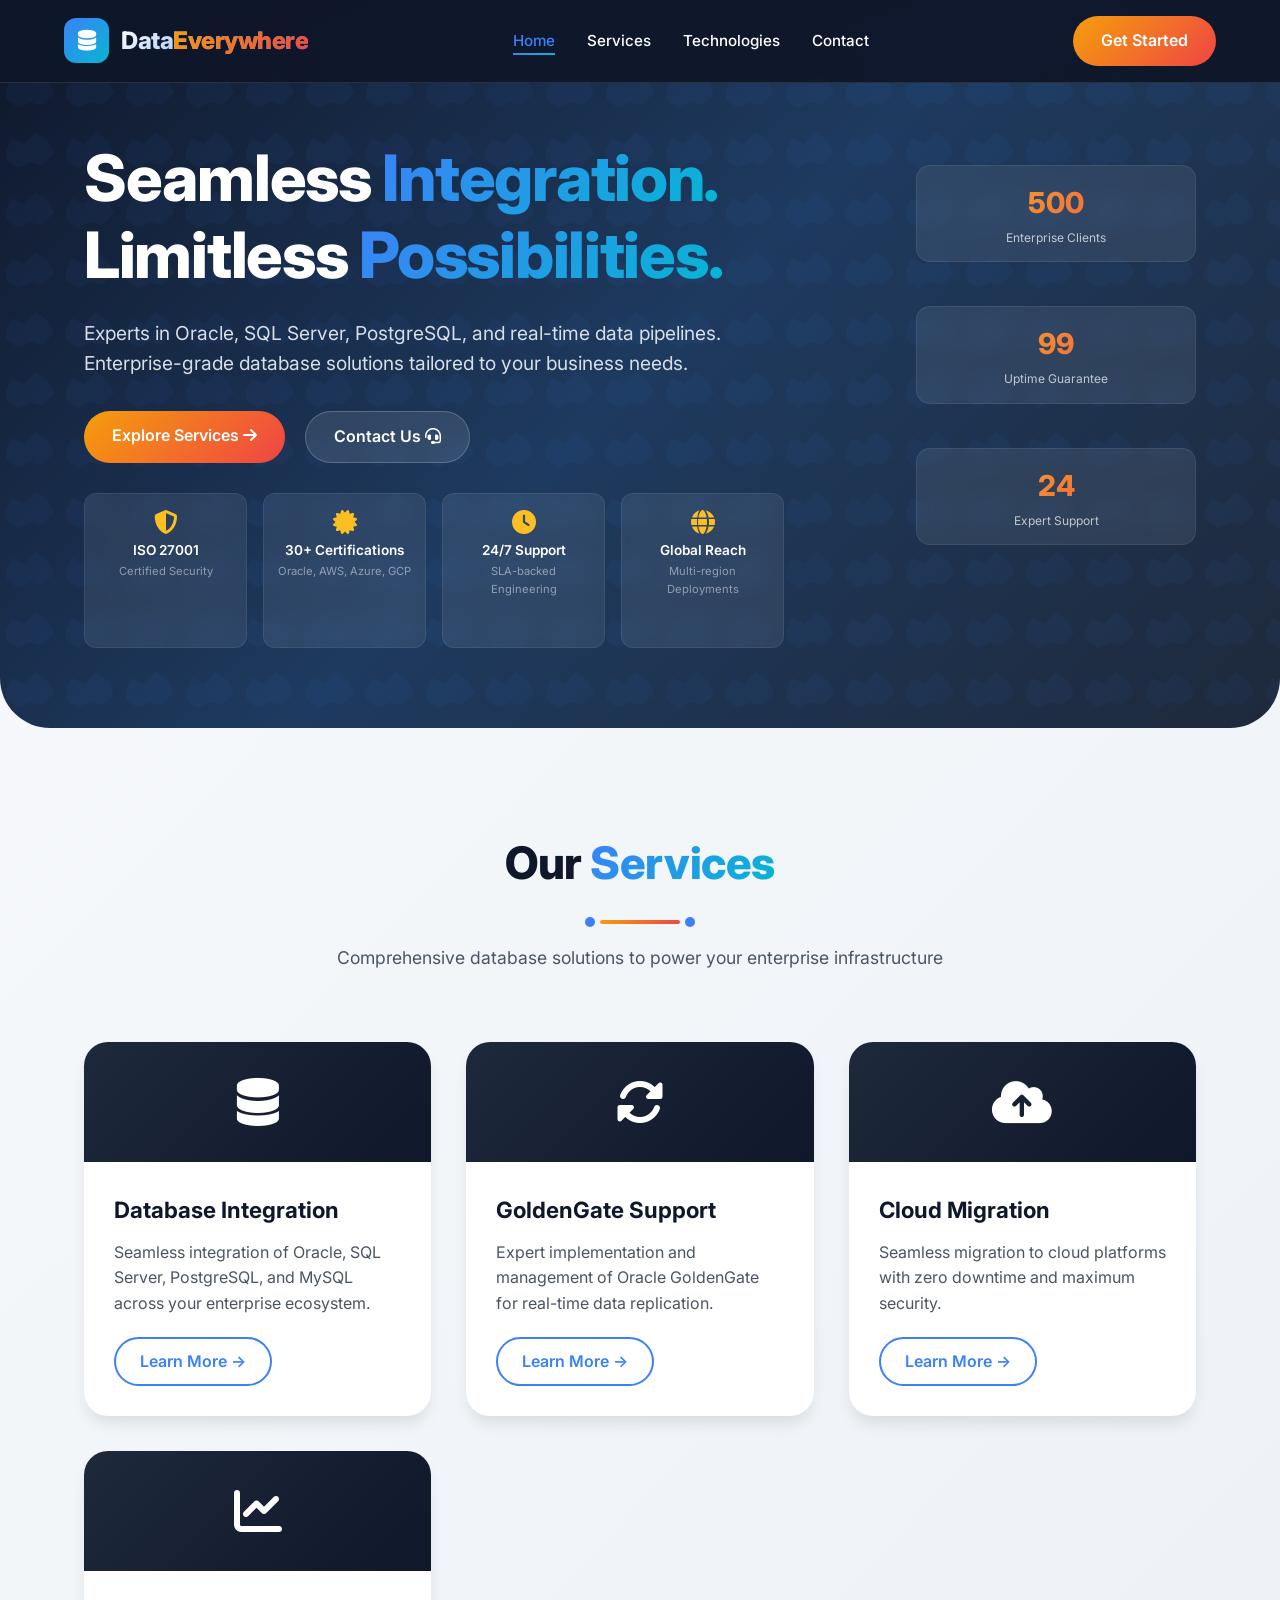
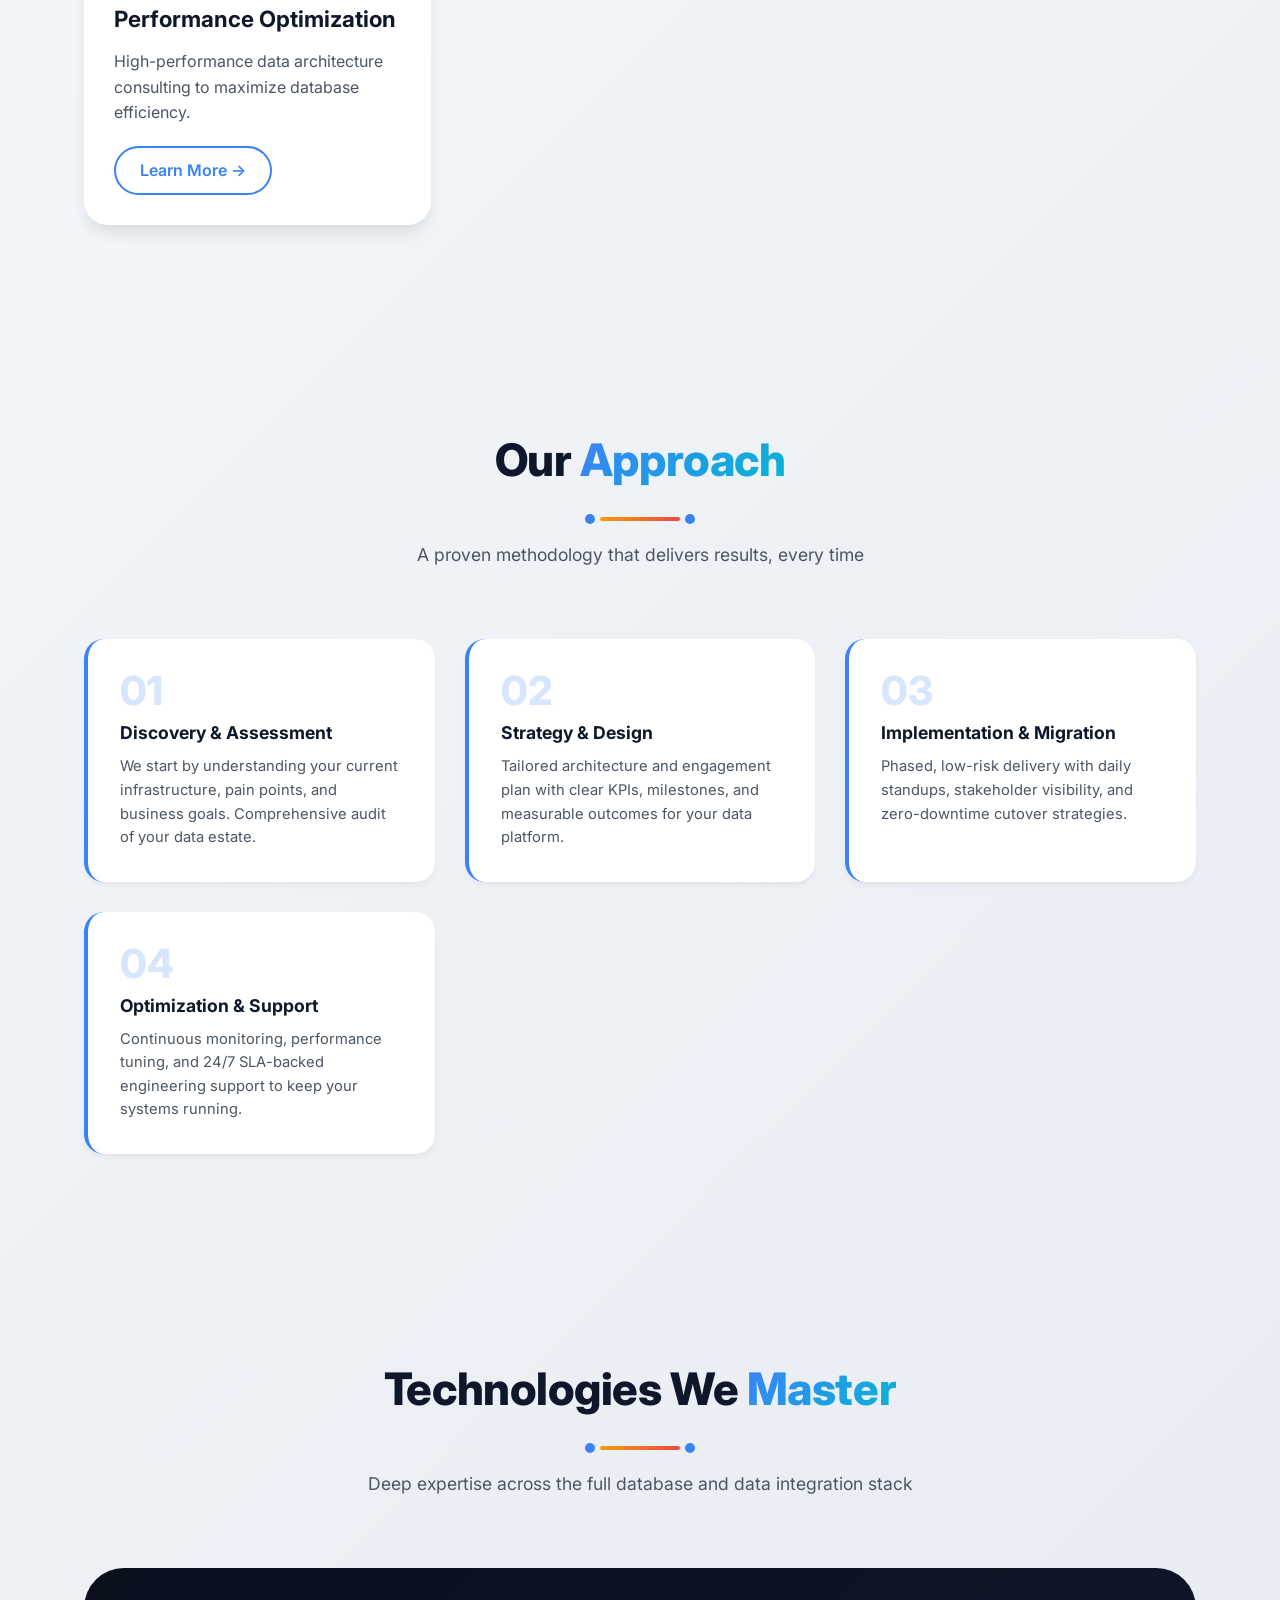
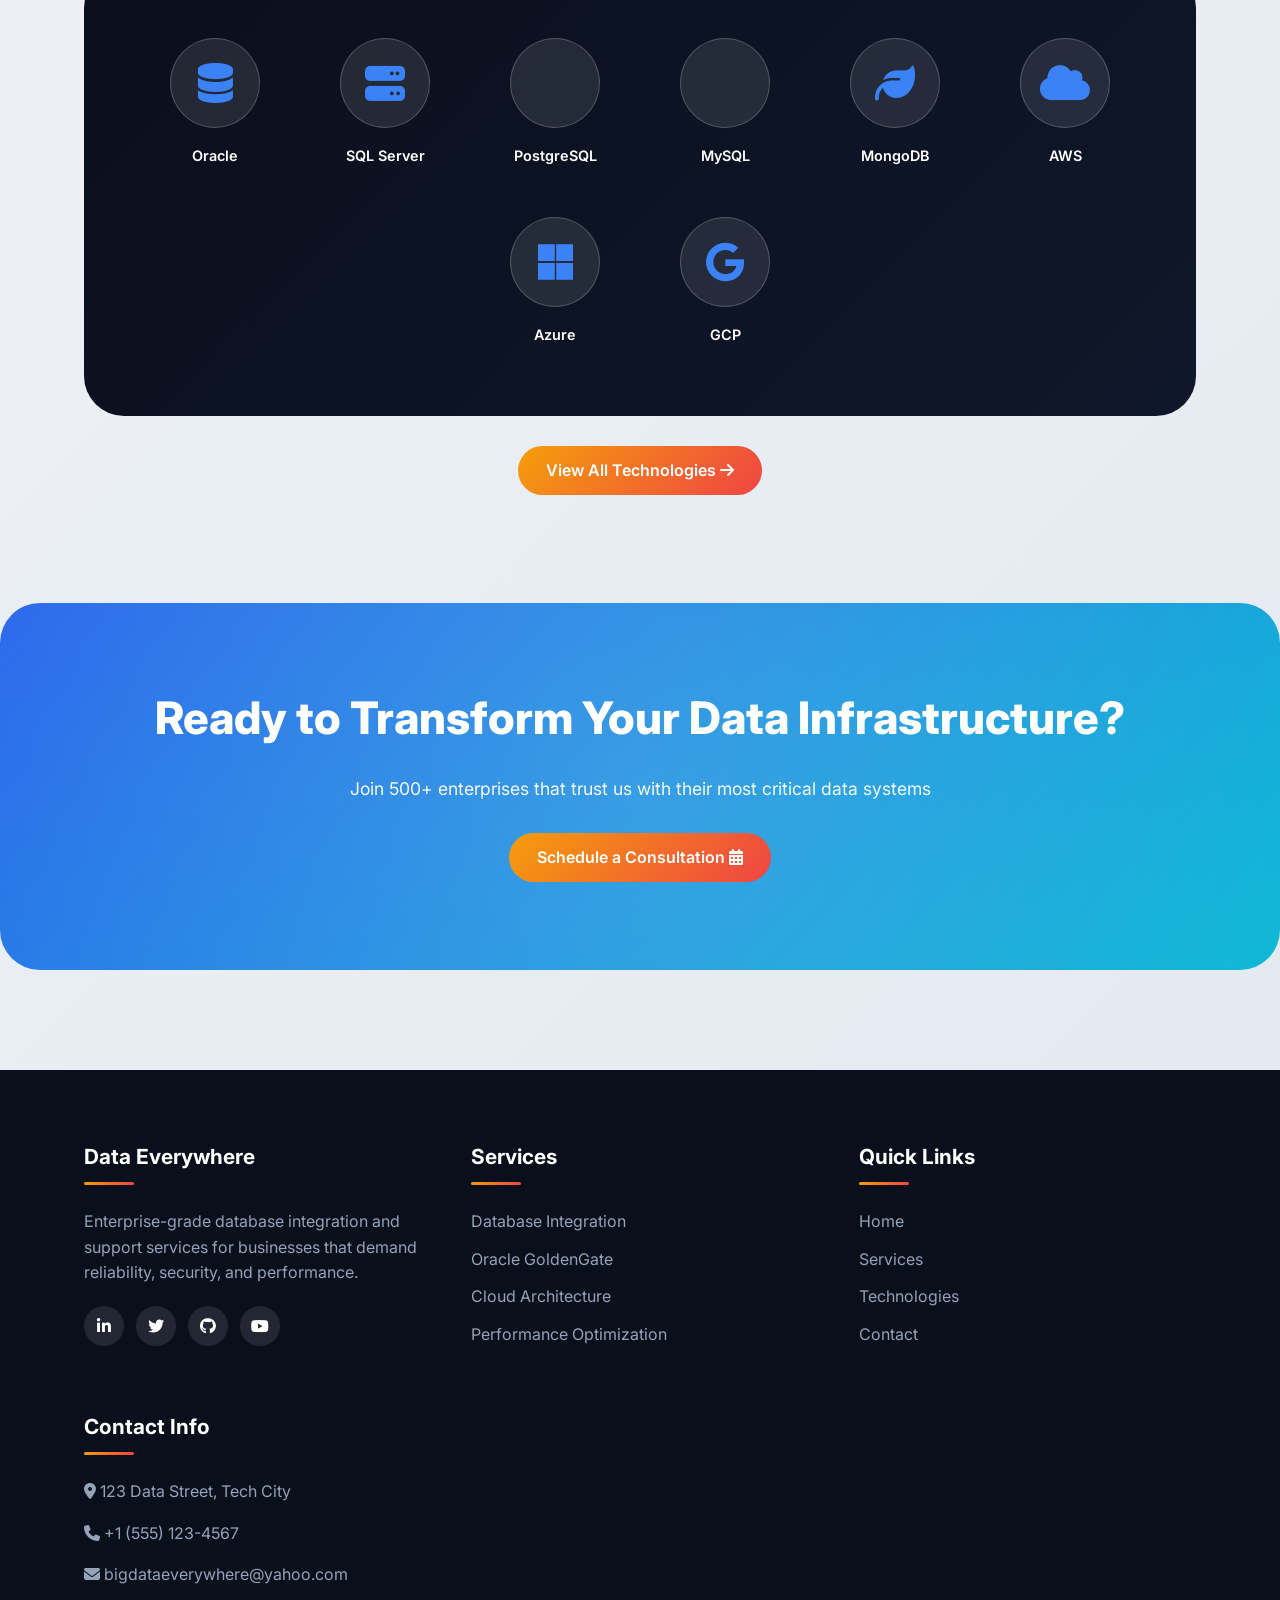
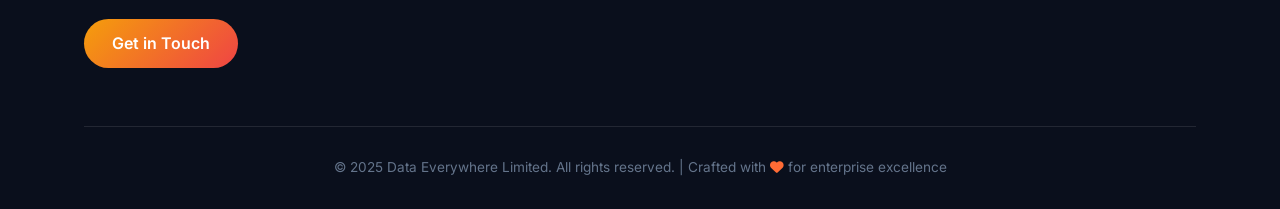
==== commit 21a065bd: "fixed index" ====
--- a/index.html
+++ b/index.html
@@ -10,31 +10,32 @@
   <style>
     .trust-badge-grid {
       display: grid;
-      grid-template-columns: repeat(auto-fit, minmax(180px, 1fr));
-      gap: 24px;
-      margin-top: 40px;
+      grid-template-columns: repeat(auto-fit, minmax(150px, 1fr));
+      gap: 16px;
+      margin-top: 30px;
     }
     .trust-badge {
       background: rgba(255,255,255,0.08);
       backdrop-filter: blur(10px);
-      border-radius: 16px;
-      padding: 24px 20px;
+      border-radius: 12px;
+      padding: 16px 14px;
       text-align: center;
-      border: 1px solid rgba(255,255,255,0.1);
+      border: 1px solid rgba(255,255,255,0.08);
     }
     .trust-badge i {
-      font-size: 2rem;
+      font-size: 1.5rem;
       color: var(--accent-light);
-      margin-bottom: 10px;
+      margin-bottom: 6px;
     }
     .trust-badge h4 {
       color: white;
-      font-size: 0.95rem;
-      margin-bottom: 4px;
+      font-size: 0.85rem;
+      margin-bottom: 2px;
+      font-weight: 600;
     }
     .trust-badge p {
-      color: rgba(255,255,255,0.6);
-      font-size: 0.8rem;
+      color: rgba(255,255,255,0.5);
+      font-size: 0.7rem;
     }
     .approach-grid {
       display: grid;
@@ -73,43 +74,37 @@
       font-size: 0.92rem;
       line-height: 1.6;
     }
-    /* Fix for floating stats - make them responsive and not overlapping */
+    /* Hero layout fix */
     .hero-wrapper {
-      position: relative;
-      display: flex;
-      flex-wrap: wrap;
-      align-items: center;
+      display: grid;
+      grid-template-columns: 1fr 280px;
       gap: 40px;
+      align-items: start;
     }
     .hero-content-wrapper {
-      flex: 1 1 60%;
-      min-width: 300px;
+      min-width: 0;
     }
     .floating-stats-wrapper {
-      flex: 1 1 30%;
-      min-width: 200px;
       display: flex;
       flex-direction: column;
-      gap: 20px;
+      gap: 14px;
+      padding-top: 10px;
     }
     .floating-stats-wrapper .stat-card {
-      background: rgba(255, 255, 255, 0.1);
+      background: rgba(255, 255, 255, 0.08);
       backdrop-filter: blur(10px);
-      border-radius: 20px;
-      padding: 20px 30px;
+      border-radius: 14px;
+      padding: 14px 20px;
       text-align: center;
-      animation: floatStat 3s ease-in-out infinite;
-      border: 1px solid rgba(255,255,255,0.15);
-    }
-    .floating-stats-wrapper .stat-card:nth-child(1) { animation-delay: 0s; }
-    .floating-stats-wrapper .stat-card:nth-child(2) { animation-delay: 1s; }
-    .floating-stats-wrapper .stat-card:nth-child(3) { animation-delay: 2s; }
-    @keyframes floatStat {
-      0%, 100% { transform: translateY(0); }
-      50% { transform: translateY(-10px); }
+      border: 1px solid rgba(255,255,255,0.08);
+      transition: all 0.3s ease;
+    }
+    .floating-stats-wrapper .stat-card:hover {
+      background: rgba(255, 255, 255, 0.15);
+      transform: translateX(4px);
     }
     .floating-stats-wrapper .stat-number {
-      font-size: 2.5rem;
+      font-size: 1.8rem;
       font-weight: 800;
       background: linear-gradient(135deg, #fbbf24, #ef4444);
       -webkit-background-clip: text;
@@ -117,24 +112,32 @@
       color: transparent;
     }
     .floating-stats-wrapper .stat-label {
-      font-size: 0.8rem;
-      color: rgba(255, 255, 255, 0.8);
-      margin-top: 5px;
-    }
-    @media (max-width: 768px) {
+      font-size: 0.75rem;
+      color: rgba(255, 255, 255, 0.7);
+      margin-top: 2px;
+    }
+    /* Fix hero padding */
+    .hero {
+      padding: 140px 0 80px;
+    }
+    /* Responsive */
+    @media (max-width: 992px) {
       .hero-wrapper {
-        flex-direction: column;
+        grid-template-columns: 1fr;
+        gap: 30px;
       }
       .floating-stats-wrapper {
-        flex-direction: row;
-        flex-wrap: wrap;
-        justify-content: center;
-        width: 100%;
+        display: grid;
+        grid-template-columns: repeat(3, 1fr);
+        gap: 14px;
       }
-      .floating-stats-wrapper .stat-card {
-        flex: 1 1 100px;
-        min-width: 120px;
-        padding: 16px 20px;
+    }
+    @media (max-width: 576px) {
+      .floating-stats-wrapper {
+        grid-template-columns: 1fr;
+      }
+      .trust-badge-grid {
+        grid-template-columns: repeat(2, 1fr);
       }
     }
   </style>
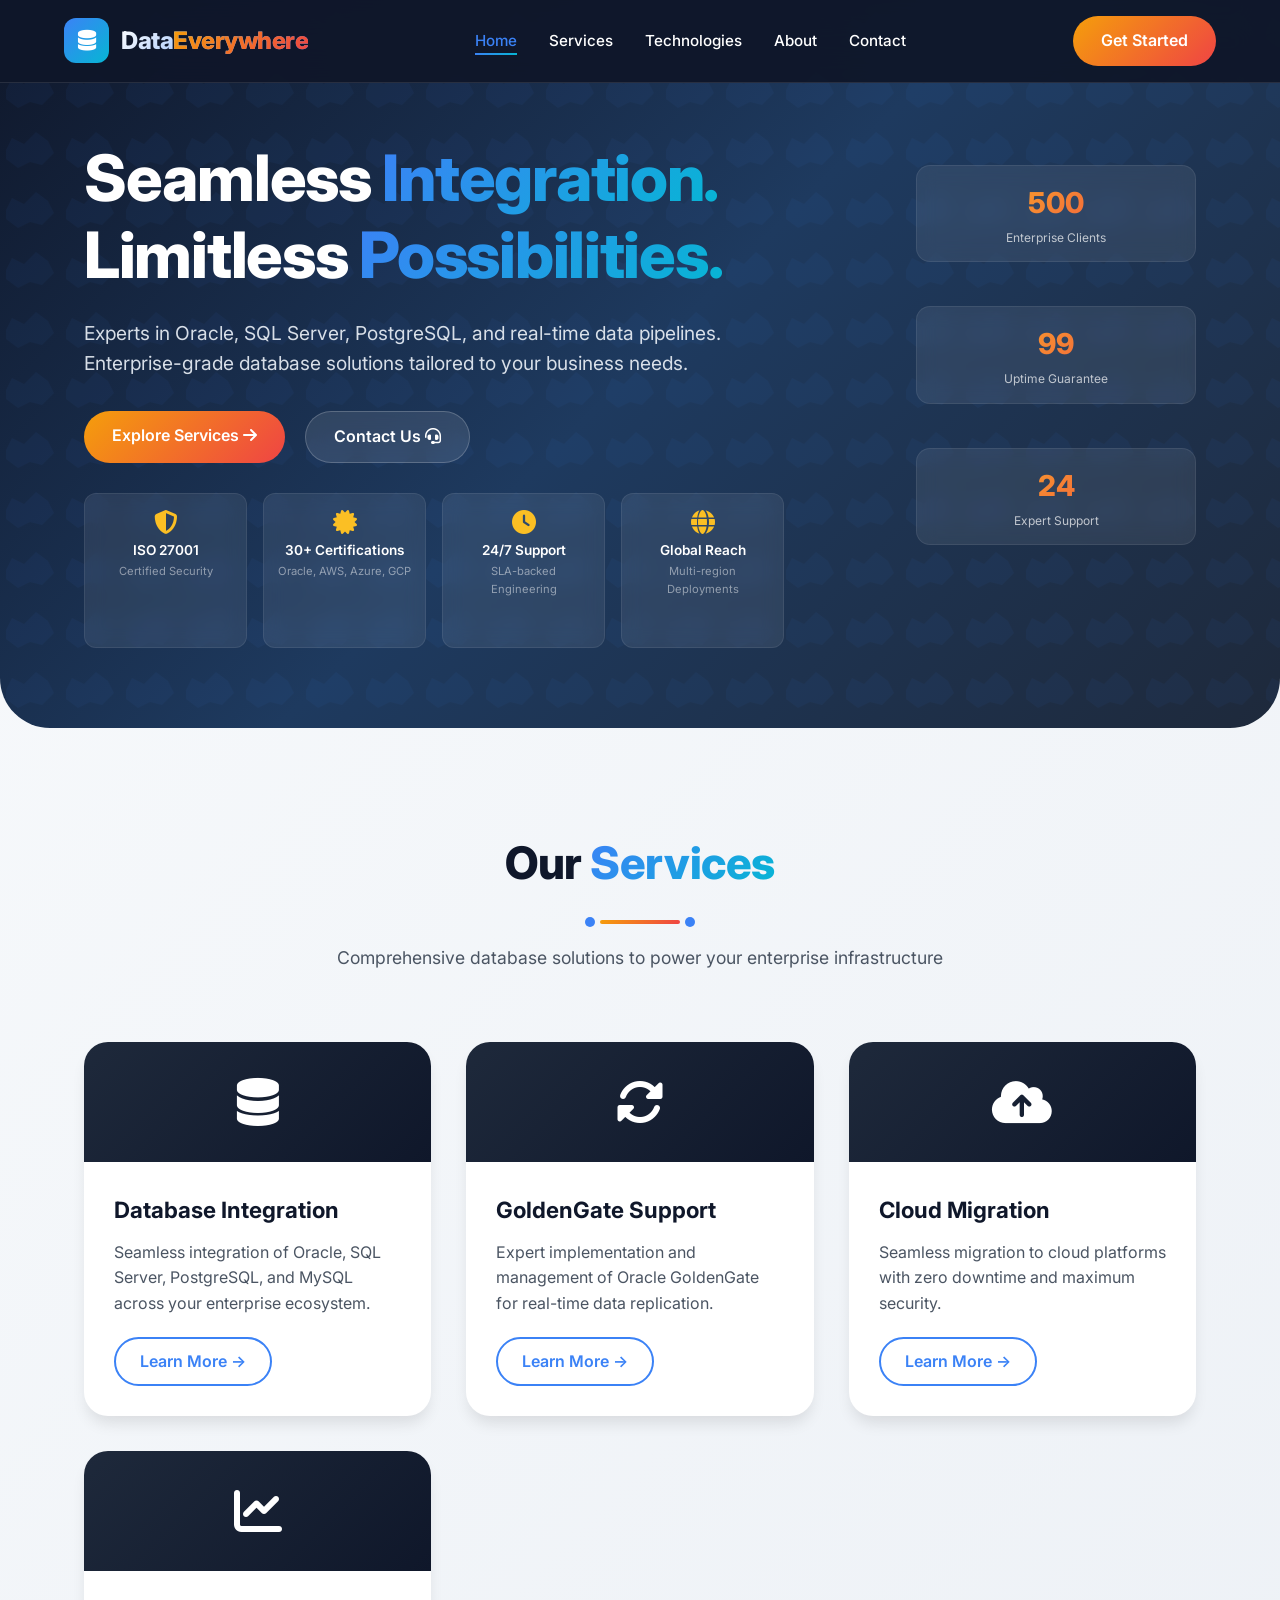
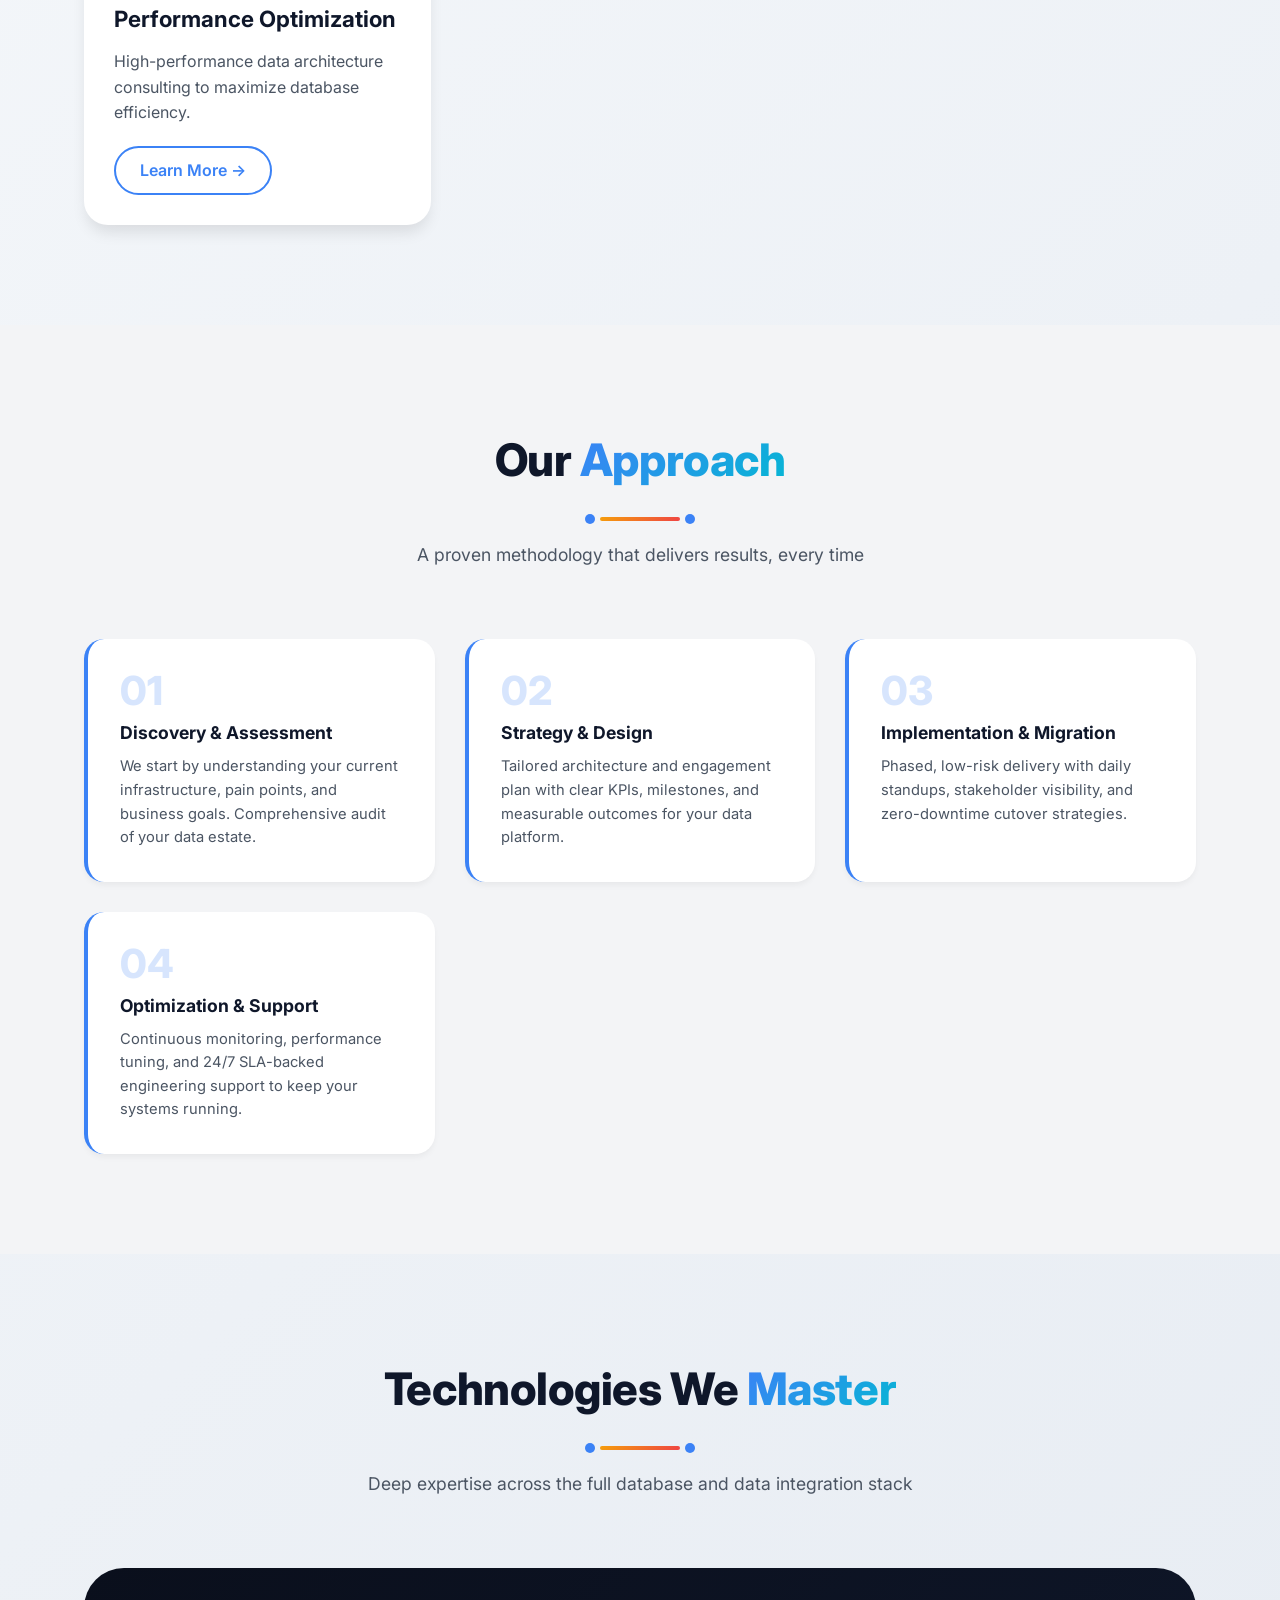
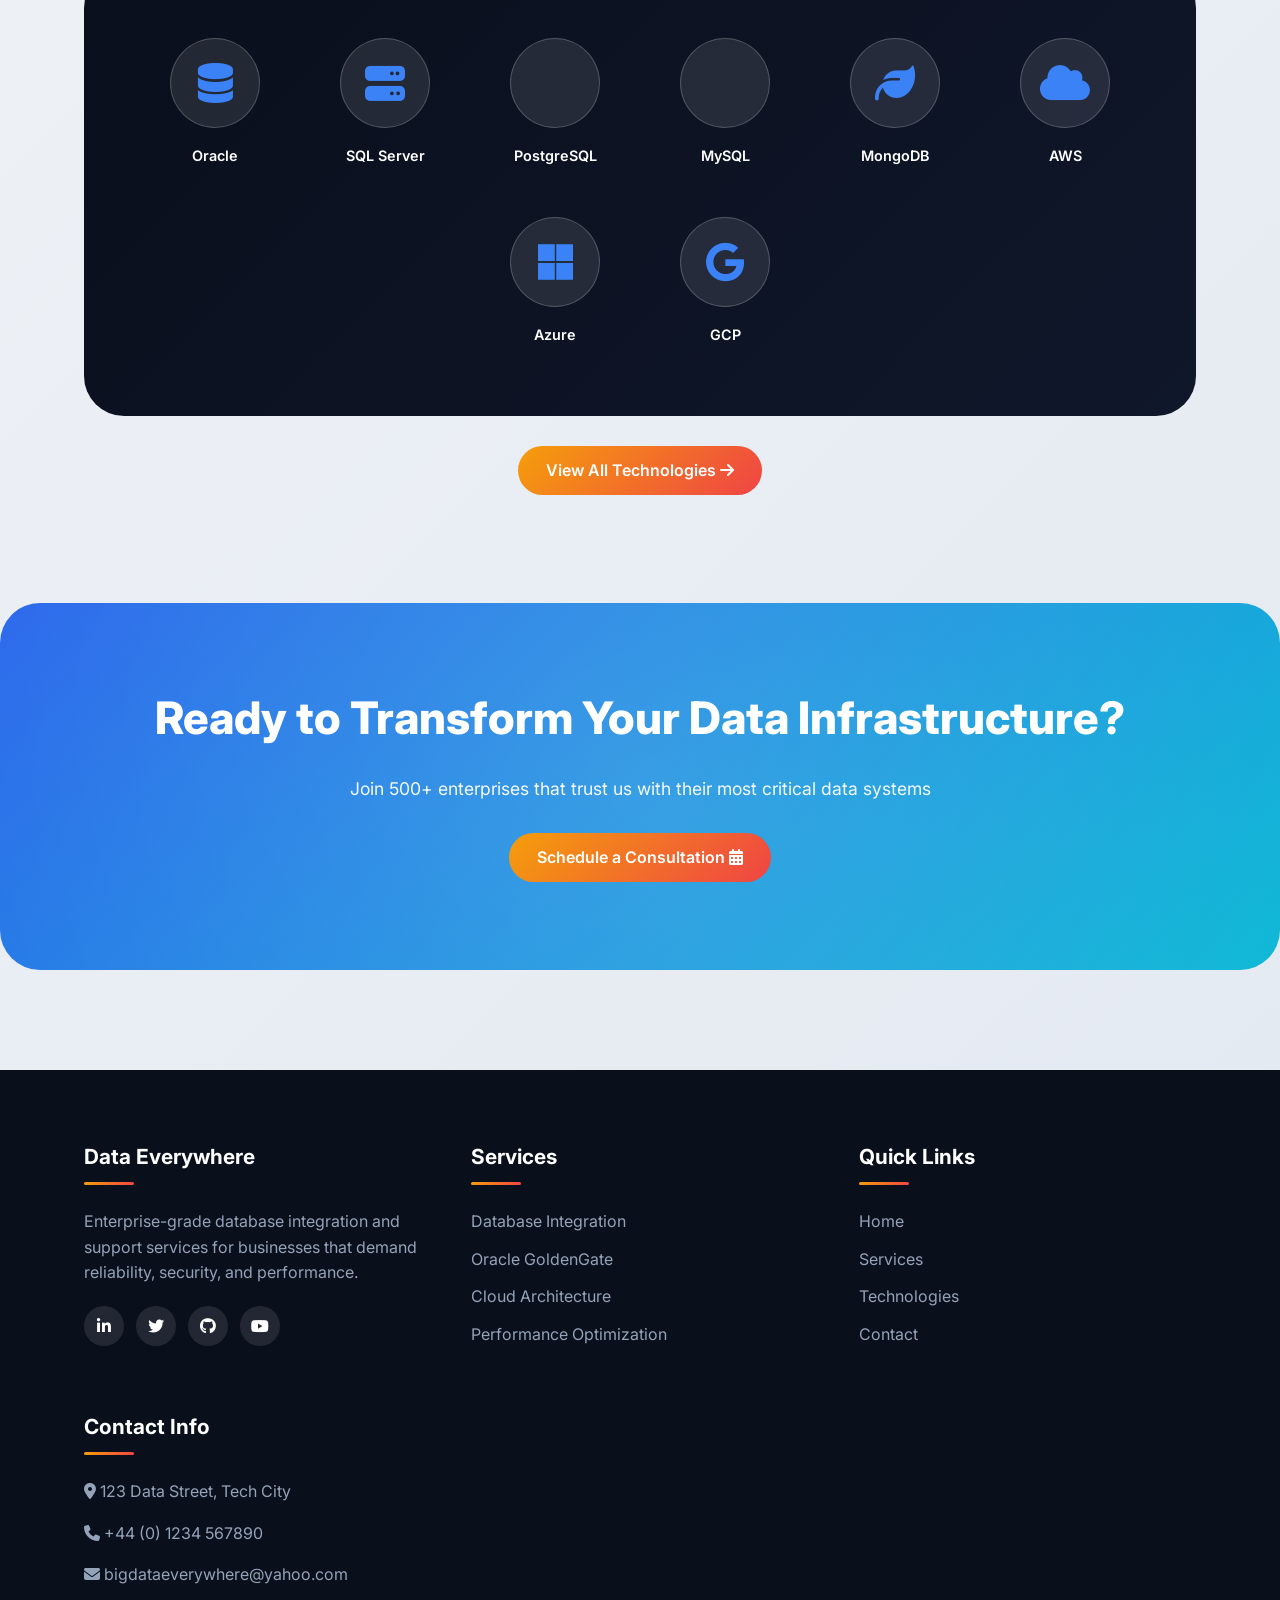
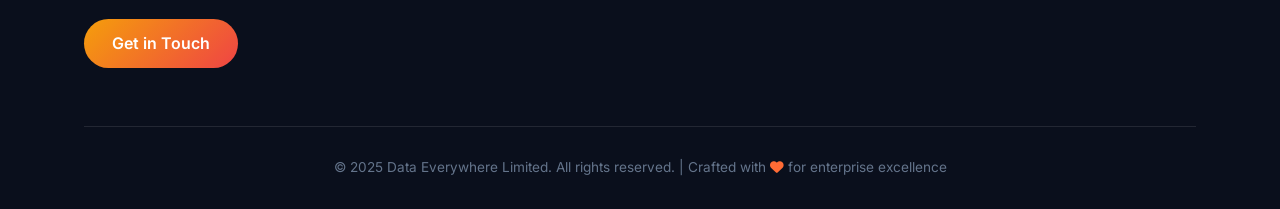
==== commit 951aba43: "changed all the files based on a website" ====
--- a/index.html
+++ b/index.html
@@ -74,7 +74,6 @@
       font-size: 0.92rem;
       line-height: 1.6;
     }
-    /* Hero layout fix */
     .hero-wrapper {
       display: grid;
       grid-template-columns: 1fr 280px;
@@ -98,6 +97,7 @@
       text-align: center;
       border: 1px solid rgba(255,255,255,0.08);
       transition: all 0.3s ease;
+      animation: none;
     }
     .floating-stats-wrapper .stat-card:hover {
       background: rgba(255, 255, 255, 0.15);
@@ -116,11 +116,12 @@
       color: rgba(255, 255, 255, 0.7);
       margin-top: 2px;
     }
-    /* Fix hero padding */
     .hero {
       padding: 140px 0 80px;
     }
-    /* Responsive */
+    .section.alt {
+      background: var(--bg-light);
+    }
     @media (max-width: 992px) {
       .hero-wrapper {
         grid-template-columns: 1fr;
@@ -146,9 +147,7 @@
   <header>
     <div class="container header-container">
       <a href="index.html" class="logo">
-        <div class="logo-icon">
-          <i class="fas fa-database"></i>
-        </div>
+        <div class="logo-icon"><i class="fas fa-database"></i></div>
         <h1>Data<span>Everywhere</span></h1>
       </a>
       <nav>
@@ -156,13 +155,12 @@
           <li><a href="index.html" class="active">Home</a></li>
           <li><a href="services.html">Services</a></li>
           <li><a href="technologies.html">Technologies</a></li>
+          <li><a href="about.html">About</a></li> 
           <li><a href="contact.html">Contact</a></li>
         </ul>
       </nav>
       <a href="contact.html" class="cta-button" data-testid="header-get-started-btn">Get Started</a>
-      <button class="mobile-menu-btn" onclick="toggleMenu()">
-        <i class="fas fa-bars"></i>
-      </button>
+      <button class="mobile-menu-btn" onclick="toggleMenu()"><i class="fas fa-bars"></i></button>
     </div>
   </header>
 
@@ -388,7 +386,7 @@
         <div class="footer-column">
           <h3>Contact Info</h3>
           <p><i class="fas fa-map-marker-alt"></i> 123 Data Street, Tech City</p>
-          <p><i class="fas fa-phone"></i> +1 (555) 123-4567</p>
+          <p><i class="fas fa-phone"></i> +44 (0) 1234 567890</p>
           <p><i class="fas fa-envelope"></i> bigdataeverywhere@yahoo.com</p>
           <a href="contact.html" class="cta-button" style="margin-top: 15px; display: inline-block;">Get in Touch</a>
         </div>
--- a/css/style.css
+++ b/css/style.css
@@ -1163,3 +1163,612 @@
   .subpage-hero { padding: 130px 0 60px; }
   .sub-section { padding: 60px 0; }
 }
+/* ============================================ */
+/* Sub-Page Shared Styles                       */
+/* ============================================ */
+.subpage-hero {
+  background: var(--gradient-hero);
+  color: white;
+  padding: 160px 0 80px;
+  position: relative;
+  overflow: hidden;
+}
+.subpage-hero::before {
+  content: "";
+  position: absolute;
+  inset: 0;
+  background: radial-gradient(circle at 20% 20%, rgba(59,130,246,0.25), transparent 40%),
+              radial-gradient(circle at 80% 60%, rgba(245,158,11,0.18), transparent 45%);
+  pointer-events: none;
+}
+.subpage-hero .container { position: relative; z-index: 1; }
+.breadcrumb {
+  display: flex;
+  gap: 8px;
+  font-size: 0.9rem;
+  margin-bottom: 18px;
+  color: rgba(255,255,255,0.75);
+  flex-wrap: wrap;
+}
+.breadcrumb a { color: var(--secondary); text-decoration: none; }
+.breadcrumb a:hover { color: var(--accent-light); }
+.breadcrumb span { color: rgba(255,255,255,0.5); }
+.subpage-hero h1 {
+  font-size: clamp(2rem, 4vw, 3.4rem);
+  font-weight: 800;
+  line-height: 1.15;
+  margin-bottom: 18px;
+  max-width: 820px;
+}
+.subpage-hero h1 span { color: var(--accent-light); }
+.subpage-hero .lead {
+  font-size: 1.15rem;
+  line-height: 1.7;
+  max-width: 720px;
+  color: rgba(255,255,255,0.85);
+  margin-bottom: 28px;
+}
+.subpage-hero .hero-meta {
+  display: flex;
+  gap: 24px;
+  flex-wrap: wrap;
+  margin-top: 28px;
+}
+.hero-meta-item {
+  display: flex;
+  align-items: center;
+  gap: 10px;
+  color: rgba(255,255,255,0.9);
+  font-size: 0.95rem;
+}
+.hero-meta-item i { color: var(--accent-light); font-size: 1.1rem; }
+
+.sub-section { padding: 80px 0; }
+.sub-section.alt { background: var(--bg-light); }
+.sub-heading {
+  font-size: clamp(1.6rem, 2.4vw, 2.2rem);
+  color: var(--primary);
+  margin-bottom: 14px;
+  font-weight: 800;
+}
+.sub-heading span { color: var(--secondary); }
+.sub-subheading {
+  color: var(--text-light);
+  font-size: 1.05rem;
+  margin-bottom: 40px;
+  max-width: 680px;
+  line-height: 1.7;
+}
+
+.feature-grid {
+  display: grid;
+  grid-template-columns: repeat(auto-fit, minmax(260px, 1fr));
+  gap: 24px;
+}
+.feature-tile {
+  background: var(--bg-card);
+  border-radius: 18px;
+  padding: 28px;
+  box-shadow: var(--shadow-sm);
+  border: 1px solid rgba(15,23,42,0.06);
+  transition: transform 0.3s ease, box-shadow 0.3s ease;
+}
+.feature-tile:hover {
+  transform: translateY(-6px);
+  box-shadow: var(--shadow-md);
+  border-color: var(--secondary);
+}
+.feature-tile .ft-icon {
+  width: 52px; height: 52px;
+  border-radius: 14px;
+  background: var(--gradient-cyan);
+  color: white;
+  display: flex; align-items: center; justify-content: center;
+  font-size: 1.3rem;
+  margin-bottom: 16px;
+}
+.feature-tile h4 {
+  font-size: 1.15rem;
+  color: var(--primary);
+  margin-bottom: 10px;
+  font-weight: 700;
+}
+.feature-tile p {
+  color: var(--text-light);
+  font-size: 0.95rem;
+  line-height: 1.65;
+}
+
+.benefit-list {
+  display: grid;
+  grid-template-columns: repeat(auto-fit, minmax(280px, 1fr));
+  gap: 16px;
+  list-style: none;
+}
+.benefit-list li {
+  display: flex;
+  align-items: flex-start;
+  gap: 14px;
+  padding: 18px 20px;
+  background: var(--bg-card);
+  border-radius: 14px;
+  border-left: 4px solid var(--secondary);
+  box-shadow: var(--shadow-sm);
+}
+.benefit-list li i {
+  color: var(--success);
+  font-size: 1.3rem;
+  margin-top: 2px;
+}
+.benefit-list li strong {
+  display: block;
+  color: var(--primary);
+  margin-bottom: 4px;
+  font-weight: 700;
+}
+.benefit-list li span {
+  color: var(--text-light);
+  font-size: 0.92rem;
+  line-height: 1.55;
+}
+
+.usecase-grid {
+  display: grid;
+  grid-template-columns: repeat(auto-fit, minmax(280px, 1fr));
+  gap: 22px;
+}
+.usecase-card {
+  background: linear-gradient(135deg, #ffffff 0%, #f8fafc 100%);
+  border-radius: 18px;
+  padding: 26px;
+  border: 1px solid rgba(15,23,42,0.08);
+  position: relative;
+  overflow: hidden;
+}
+.usecase-card::before {
+  content: "";
+  position: absolute;
+  top: 0; left: 0;
+  width: 6px; height: 100%;
+  background: var(--gradient-accent);
+}
+.usecase-card h4 {
+  color: var(--primary);
+  font-size: 1.1rem;
+  font-weight: 700;
+  margin-bottom: 10px;
+}
+.usecase-card p {
+  color: var(--text-light);
+  font-size: 0.93rem;
+  line-height: 1.6;
+}
+
+.tech-pill-row {
+  display: flex;
+  flex-wrap: wrap;
+  gap: 12px;
+}
+.tech-pill {
+  display: inline-flex;
+  align-items: center;
+  gap: 8px;
+  background: var(--bg-card);
+  border: 1px solid rgba(59,130,246,0.25);
+  color: var(--primary);
+  padding: 10px 18px;
+  border-radius: 40px;
+  font-size: 0.9rem;
+  font-weight: 600;
+  transition: all 0.25s ease;
+}
+.tech-pill:hover {
+  background: var(--secondary);
+  color: white;
+  transform: translateY(-2px);
+}
+.tech-pill i { color: var(--secondary); }
+.tech-pill:hover i { color: white; }
+
+.process-timeline {
+  display: grid;
+  grid-template-columns: repeat(auto-fit, minmax(220px, 1fr));
+  gap: 20px;
+}
+.timeline-step {
+  background: var(--bg-card);
+  border-radius: 18px;
+  padding: 26px;
+  border-top: 4px solid var(--secondary);
+  box-shadow: var(--shadow-sm);
+}
+.timeline-step .ts-num {
+  display: inline-block;
+  font-size: 2rem;
+  font-weight: 800;
+  background: var(--gradient-cyan);
+  -webkit-background-clip: text;
+  background-clip: text;
+  color: transparent;
+  margin-bottom: 8px;
+  line-height: 1;
+}
+.timeline-step h4 {
+  color: var(--primary);
+  margin-bottom: 8px;
+  font-weight: 700;
+}
+.timeline-step p {
+  color: var(--text-light);
+  font-size: 0.92rem;
+  line-height: 1.6;
+}
+
+.faq-list { display: flex; flex-direction: column; gap: 14px; }
+.faq-item {
+  background: var(--bg-card);
+  border-radius: 14px;
+  border: 1px solid rgba(15,23,42,0.08);
+  overflow: hidden;
+}
+.faq-item summary {
+  cursor: pointer;
+  padding: 20px 24px;
+  font-weight: 600;
+  color: var(--primary);
+  list-style: none;
+  display: flex;
+  justify-content: space-between;
+  align-items: center;
+  gap: 16px;
+}
+.faq-item summary::-webkit-details-marker { display: none; }
+.faq-item summary::after {
+  content: "+";
+  color: var(--secondary);
+  font-size: 1.5rem;
+  font-weight: 400;
+  transition: transform 0.2s ease;
+}
+.faq-item[open] summary::after { content: "−"; }
+.faq-item p {
+  padding: 0 24px 22px;
+  color: var(--text-light);
+  line-height: 1.7;
+  font-size: 0.95rem;
+}
+
+.stat-row {
+  display: grid;
+  grid-template-columns: repeat(auto-fit, minmax(180px, 1fr));
+  gap: 20px;
+  margin: 30px 0;
+}
+.stat-block {
+  background: var(--bg-card);
+  border-radius: 18px;
+  padding: 26px 20px;
+  text-align: center;
+  box-shadow: var(--shadow-sm);
+}
+.stat-block .num {
+  font-size: 2.4rem;
+  font-weight: 800;
+  background: var(--gradient-cyan);
+  -webkit-background-clip: text;
+  background-clip: text;
+  color: transparent;
+  line-height: 1;
+}
+.stat-block .lbl {
+  color: var(--text-light);
+  font-size: 0.9rem;
+  margin-top: 8px;
+}
+/* ============================================ */
+/* Sub-Page Shared Styles                       */
+/* ============================================ */
+.subpage-hero {
+  background: var(--gradient-hero);
+  color: white;
+  padding: 160px 0 80px;
+  position: relative;
+  overflow: hidden;
+}
+.subpage-hero::before {
+  content: "";
+  position: absolute;
+  inset: 0;
+  background: radial-gradient(circle at 20% 20%, rgba(59,130,246,0.25), transparent 40%),
+              radial-gradient(circle at 80% 60%, rgba(245,158,11,0.18), transparent 45%);
+  pointer-events: none;
+}
+.subpage-hero .container { position: relative; z-index: 1; }
+.breadcrumb {
+  display: flex;
+  gap: 8px;
+  font-size: 0.9rem;
+  margin-bottom: 18px;
+  color: rgba(255,255,255,0.75);
+  flex-wrap: wrap;
+}
+.breadcrumb a { color: var(--secondary); text-decoration: none; }
+.breadcrumb a:hover { color: var(--accent-light); }
+.breadcrumb span { color: rgba(255,255,255,0.5); }
+.subpage-hero h1 {
+  font-size: clamp(2rem, 4vw, 3.4rem);
+  font-weight: 800;
+  line-height: 1.15;
+  margin-bottom: 18px;
+  max-width: 820px;
+}
+.subpage-hero h1 span { color: var(--accent-light); }
+.subpage-hero .lead {
+  font-size: 1.15rem;
+  line-height: 1.7;
+  max-width: 720px;
+  color: rgba(255,255,255,0.85);
+  margin-bottom: 28px;
+}
+.subpage-hero .hero-meta {
+  display: flex;
+  gap: 24px;
+  flex-wrap: wrap;
+  margin-top: 28px;
+}
+.hero-meta-item {
+  display: flex;
+  align-items: center;
+  gap: 10px;
+  color: rgba(255,255,255,0.9);
+  font-size: 0.95rem;
+}
+.hero-meta-item i { color: var(--accent-light); font-size: 1.1rem; }
+
+.sub-section { padding: 80px 0; }
+.sub-section.alt { background: var(--bg-light); }
+.sub-heading {
+  font-size: clamp(1.6rem, 2.4vw, 2.2rem);
+  color: var(--primary);
+  margin-bottom: 14px;
+  font-weight: 800;
+}
+.sub-heading span { color: var(--secondary); }
+.sub-subheading {
+  color: var(--text-light);
+  font-size: 1.05rem;
+  margin-bottom: 40px;
+  max-width: 680px;
+  line-height: 1.7;
+}
+
+.feature-grid {
+  display: grid;
+  grid-template-columns: repeat(auto-fit, minmax(260px, 1fr));
+  gap: 24px;
+}
+.feature-tile {
+  background: var(--bg-card);
+  border-radius: 18px;
+  padding: 28px;
+  box-shadow: var(--shadow-sm);
+  border: 1px solid rgba(15,23,42,0.06);
+  transition: transform 0.3s ease, box-shadow 0.3s ease;
+}
+.feature-tile:hover {
+  transform: translateY(-6px);
+  box-shadow: var(--shadow-md);
+  border-color: var(--secondary);
+}
+.feature-tile .ft-icon {
+  width: 52px; height: 52px;
+  border-radius: 14px;
+  background: var(--gradient-cyan);
+  color: white;
+  display: flex; align-items: center; justify-content: center;
+  font-size: 1.3rem;
+  margin-bottom: 16px;
+}
+.feature-tile h4 {
+  font-size: 1.15rem;
+  color: var(--primary);
+  margin-bottom: 10px;
+  font-weight: 700;
+}
+.feature-tile p {
+  color: var(--text-light);
+  font-size: 0.95rem;
+  line-height: 1.65;
+}
+
+.benefit-list {
+  display: grid;
+  grid-template-columns: repeat(auto-fit, minmax(280px, 1fr));
+  gap: 16px;
+  list-style: none;
+}
+.benefit-list li {
+  display: flex;
+  align-items: flex-start;
+  gap: 14px;
+  padding: 18px 20px;
+  background: var(--bg-card);
+  border-radius: 14px;
+  border-left: 4px solid var(--secondary);
+  box-shadow: var(--shadow-sm);
+}
+.benefit-list li i {
+  color: var(--success);
+  font-size: 1.3rem;
+  margin-top: 2px;
+}
+.benefit-list li strong {
+  display: block;
+  color: var(--primary);
+  margin-bottom: 4px;
+  font-weight: 700;
+}
+.benefit-list li span {
+  color: var(--text-light);
+  font-size: 0.92rem;
+  line-height: 1.55;
+}
+
+.usecase-grid {
+  display: grid;
+  grid-template-columns: repeat(auto-fit, minmax(280px, 1fr));
+  gap: 22px;
+}
+.usecase-card {
+  background: linear-gradient(135deg, #ffffff 0%, #f8fafc 100%);
+  border-radius: 18px;
+  padding: 26px;
+  border: 1px solid rgba(15,23,42,0.08);
+  position: relative;
+  overflow: hidden;
+}
+.usecase-card::before {
+  content: "";
+  position: absolute;
+  top: 0; left: 0;
+  width: 6px; height: 100%;
+  background: var(--gradient-accent);
+}
+.usecase-card h4 {
+  color: var(--primary);
+  font-size: 1.1rem;
+  font-weight: 700;
+  margin-bottom: 10px;
+}
+.usecase-card p {
+  color: var(--text-light);
+  font-size: 0.93rem;
+  line-height: 1.6;
+}
+
+.tech-pill-row {
+  display: flex;
+  flex-wrap: wrap;
+  gap: 12px;
+}
+.tech-pill {
+  display: inline-flex;
+  align-items: center;
+  gap: 8px;
+  background: var(--bg-card);
+  border: 1px solid rgba(59,130,246,0.25);
+  color: var(--primary);
+  padding: 10px 18px;
+  border-radius: 40px;
+  font-size: 0.9rem;
+  font-weight: 600;
+  transition: all 0.25s ease;
+}
+.tech-pill:hover {
+  background: var(--secondary);
+  color: white;
+  transform: translateY(-2px);
+}
+.tech-pill i { color: var(--secondary); }
+.tech-pill:hover i { color: white; }
+
+.process-timeline {
+  display: grid;
+  grid-template-columns: repeat(auto-fit, minmax(220px, 1fr));
+  gap: 20px;
+}
+.timeline-step {
+  background: var(--bg-card);
+  border-radius: 18px;
+  padding: 26px;
+  border-top: 4px solid var(--secondary);
+  box-shadow: var(--shadow-sm);
+}
+.timeline-step .ts-num {
+  display: inline-block;
+  font-size: 2rem;
+  font-weight: 800;
+  background: var(--gradient-cyan);
+  -webkit-background-clip: text;
+  background-clip: text;
+  color: transparent;
+  margin-bottom: 8px;
+  line-height: 1;
+}
+.timeline-step h4 {
+  color: var(--primary);
+  margin-bottom: 8px;
+  font-weight: 700;
+}
+.timeline-step p {
+  color: var(--text-light);
+  font-size: 0.92rem;
+  line-height: 1.6;
+}
+
+.faq-list { display: flex; flex-direction: column; gap: 14px; }
+.faq-item {
+  background: var(--bg-card);
+  border-radius: 14px;
+  border: 1px solid rgba(15,23,42,0.08);
+  overflow: hidden;
+}
+.faq-item summary {
+  cursor: pointer;
+  padding: 20px 24px;
+  font-weight: 600;
+  color: var(--primary);
+  list-style: none;
+  display: flex;
+  justify-content: space-between;
+  align-items: center;
+  gap: 16px;
+}
+.faq-item summary::-webkit-details-marker { display: none; }
+.faq-item summary::after {
+  content: "+";
+  color: var(--secondary);
+  font-size: 1.5rem;
+  font-weight: 400;
+  transition: transform 0.2s ease;
+}
+.faq-item[open] summary::after { content: "−"; }
+.faq-item p {
+  padding: 0 24px 22px;
+  color: var(--text-light);
+  line-height: 1.7;
+  font-size: 0.95rem;
+}
+
+.stat-row {
+  display: grid;
+  grid-template-columns: repeat(auto-fit, minmax(180px, 1fr));
+  gap: 20px;
+  margin: 30px 0;
+}
+.stat-block {
+  background: var(--bg-card);
+  border-radius: 18px;
+  padding: 26px 20px;
+  text-align: center;
+  box-shadow: var(--shadow-sm);
+}
+.stat-block .num {
+  font-size: 2.4rem;
+  font-weight: 800;
+  background: var(--gradient-cyan);
+  -webkit-background-clip: text;
+  background-clip: text;
+  color: transparent;
+  line-height: 1;
+}
+.stat-block .lbl {
+  color: var(--text-light);
+  font-size: 0.9rem;
+  margin-top: 8px;
+}
+
+@media (max-width: 768px) {
+  .subpage-hero { padding: 130px 0 60px; }
+  .sub-section { padding: 60px 0; }
+}
